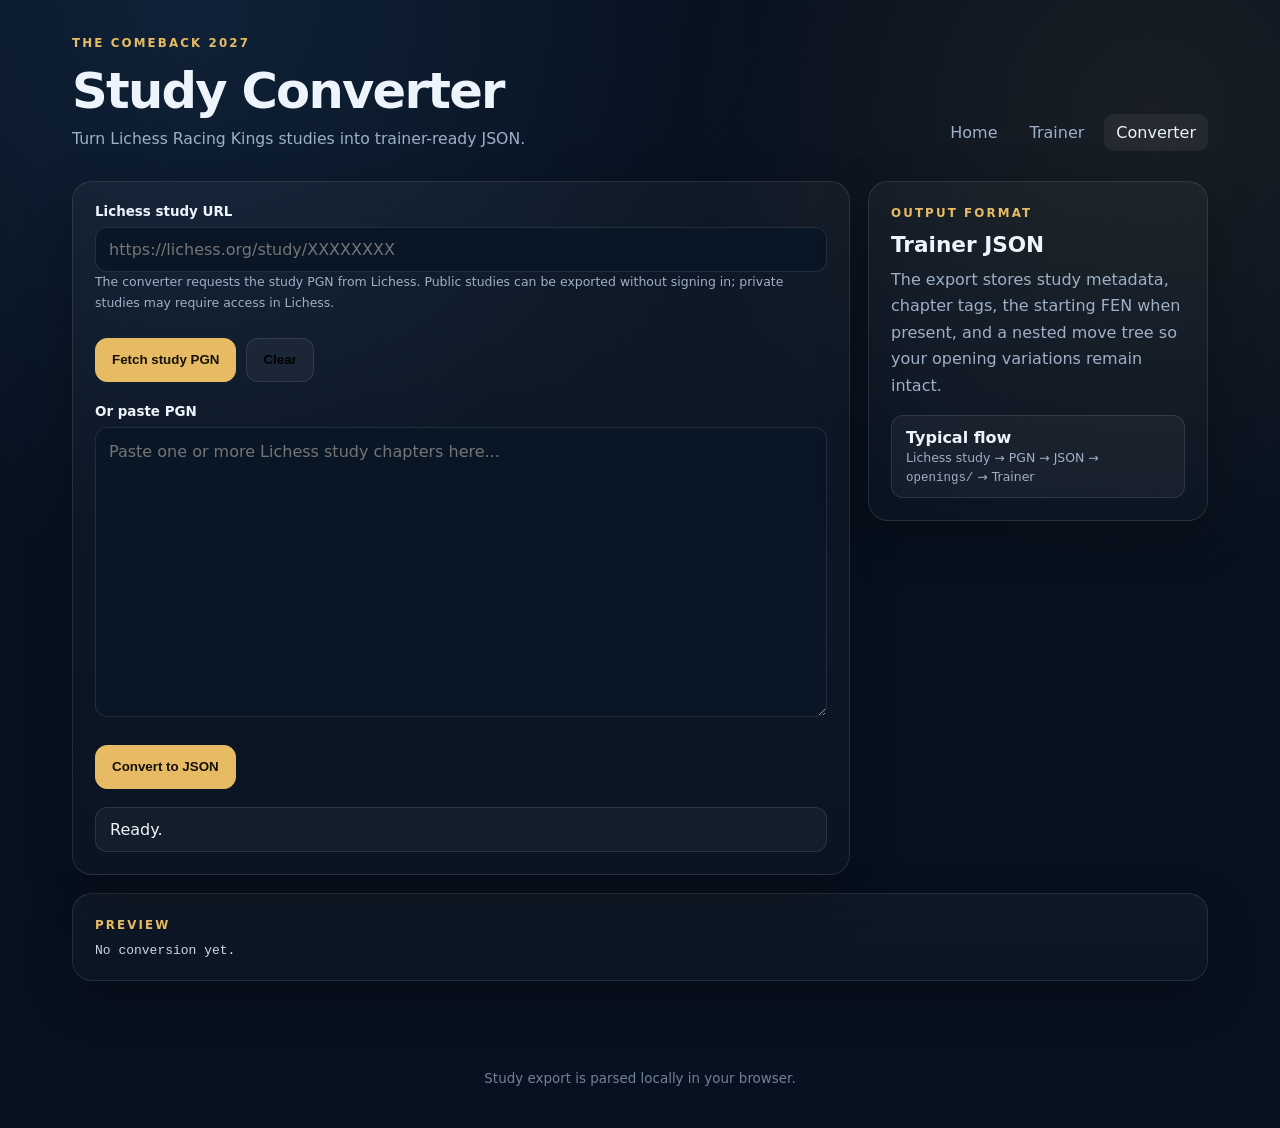
==== converter.html @ c80ff38f "Add Lichess study to JSON converter" ====
<!doctype html>
<html lang="en">
<head>
  <meta charset="utf-8">
  <meta name="viewport" content="width=device-width, initial-scale=1">
  <title>Study Converter — The Comeback 2027</title>
  <link rel="stylesheet" href="assets/style.css">
</head>
<body>
  <header class="site-header">
    <div><p class="eyebrow">THE COMEBACK 2027</p><h1>Study Converter</h1><p class="tagline">Turn Lichess Racing Kings studies into trainer-ready JSON.</p></div>
    <nav><a class="nav-link" href="index.html">Home</a><a class="nav-link" href="trainer.html">Trainer</a><a class="nav-link active" href="converter.html">Converter</a></nav>
  </header>
  <main class="container">
    <section class="tool-layout">
      <div class="card panel">
        <div class="field">
          <label for="study-url">Lichess study URL</label>
          <input id="study-url" placeholder="https://lichess.org/study/XXXXXXXX" autocomplete="off">
          <p class="small">The converter requests the study PGN from Lichess. Public studies can be exported without signing in; private studies may require access in Lichess.</p>
        </div>
        <div class="button-row">
          <button class="button primary" id="fetch-study">Fetch study PGN</button>
          <button class="button secondary" id="clear-all">Clear</button>
        </div>
        <div class="field" style="margin-top:22px">
          <label for="pgn-input">Or paste PGN</label>
          <textarea id="pgn-input" spellcheck="false" placeholder="Paste one or more Lichess study chapters here..."></textarea>
        </div>
        <div class="button-row">
          <button class="button primary" id="convert">Convert to JSON</button>
        </div>
        <div id="status" class="notice" style="margin-top:18px">Ready.</div>
      </div>

      <aside class="card panel">
        <p class="eyebrow">OUTPUT FORMAT</p>
        <h3>Trainer JSON</h3>
        <p>The export stores study metadata, chapter tags, the starting FEN when present, and a nested move tree so your opening variations remain intact.</p>
        <div class="notice"><strong>Typical flow</strong><br><span class="small">Lichess study → PGN → JSON → <code>openings/</code> → Trainer</span></div>
        <a class="button secondary download" id="download" style="display:none">Download JSON</a>
      </aside>
    </section>

    <section class="card panel" style="margin-top:18px">
      <p class="eyebrow">PREVIEW</p>
      <pre id="preview" style="margin:0;white-space:pre-wrap;overflow:auto;color:#cbd7e6">No conversion yet.</pre>
    </section>
  </main>
  <footer>Study export is parsed locally in your browser.</footer>

  <script type="module">
    const $ = id => document.getElementById(id);
    const status = $('status');
    let currentBlobUrl = null;

    function setStatus(message, kind = '') {
      status.className = `notice ${kind}`;
      status.textContent = message;
    }

    function parseTags(text) {
      const tags = {};
      for (const match of text.matchAll(/^\s*\[([^\s]+)\s+"((?:\\.|[^"\\])*)"\]\s*$/gm)) {
        tags[match[1]] = match[2].replace(/\\"/g, '"').replace(/\\\\/g, '\\');
      }
      return tags;
    }

    function splitGames(pgn) {
      const starts = [...pgn.matchAll(/^\s*\[Event\s+/gmi)].map(m => m.index);
      if (!starts.length) return [pgn.trim()].filter(Boolean);
      return starts.map((start, i) => pgn.slice(start, starts[i + 1] ?? pgn.length).trim()).filter(Boolean);
    }

    function movetextOf(gameText) {
      return gameText.replace(/^\s*\[[^\n]*\]\s*$/gm, '').trim();
    }

    function tokenizeMovetext(text) {
      const tokens = [];
      let i = 0;
      while (i < text.length) {
        const ch = text[i];
        if (/\s/.test(ch)) { i++; continue; }
        if (ch === '{') {
          const end = text.indexOf('}', i + 1);
          const e = end === -1 ? text.length : end;
          tokens.push({ type: 'comment', value: text.slice(i + 1, e).trim() });
          i = e + (end === -1 ? 0 : 1);
          continue;
        }
        if (ch === ';') {
          const end = text.indexOf('\n', i + 1);
          const e = end === -1 ? text.length : end;
          tokens.push({ type: 'comment', value: text.slice(i + 1, e).trim() });
          i = e;
          continue;
        }
        if (ch === '(' || ch === ')') { tokens.push({ type: ch }); i++; continue; }
        if (ch === '$') {
          const m = text.slice(i).match(/^\$\d+/);
          if (m) { tokens.push({ type: 'nag', value: m[0] }); i += m[0].length; continue; }
        }
        let j = i;
        while (j < text.length && !/[\s(){};$]/.test(text[j])) j++;
        const word = text.slice(i, j);
        if (/^(?:\d+\.{1,3}|\.\.\.)$/.test(word)) { i = j; continue; }
        if (/^\d+\.(?:\.\.)?[A-Za-z]/.test(word)) {
          const match = word.match(/^\d+\.(?:\.\.)?(.*)$/);
          if (match?.[1]) tokens.push({ type: 'move', value: match[1] });
        } else if (/^(?:1-0|0-1|1\/2-1\/2|\*)$/.test(word)) {
          tokens.push({ type: 'result', value: word });
        } else {
          tokens.push({ type: 'move', value: word });
        }
        i = j;
      }
      return tokens;
    }

    function parseTree(movetext) {
      const root = { children: [], comments: [] };
      let current = root;
      const stack = [];
      for (const token of tokenizeMovetext(movetext)) {
        if (token.type === '(') {
          stack.push(current);
          current = current.parent || root;
          continue;
        }
        if (token.type === ')') {
          current = stack.pop() || root;
          continue;
        }
        if (token.type === 'comment') {
          current.comments = current.comments || [];
          current.comments.push(token.value);
          continue;
        }
        if (token.type === 'move') {
          const node = { san: token.value, comments: [], children: [] };
          node.parent = current;
          current.children.push(node);
          current = node;
        }
      }
      const clean = node => ({
        san: node.san,
        comments: node.comments || [],
        children: (node.children || []).map(clean)
      });
      return (root.children || []).map(clean);
    }

    function convertPgn(pgn) {
      const games = splitGames(pgn);
      if (!games.length) throw new Error('No PGN was found.');
      const chapters = games.map((gameText, index) => {
        const tags = parseTags(gameText);
        const variant = String(tags.Variant || tags.variant || '').toLowerCase();
        if (variant && !variant.includes('racing')) throw new Error(`Chapter ${index + 1} is not Racing Kings (Variant: ${tags.Variant}).`);
        return {
          id: tags.ChapterId || tags.ChapterID || `chapter-${index + 1}`,
          name: tags.ChapterName || tags.Title || `Chapter ${index + 1}`,
          tags,
          startingFen: tags.FEN || null,
          orientation: tags.Orientation || null,
          moves: parseTree(movetextOf(gameText))
        };
      });
      return {
        schemaVersion: 1,
        app: 'The Comeback 2027',
        variant: 'racingKings',
        convertedAt: new Date().toISOString(),
        source: 'Lichess study PGN',
        chapters
      };
    }

    $('fetch-study').addEventListener('click', async () => {
      const url = $('study-url').value.trim();
      const match = url.match(/lichess\.org\/study\/([A-Za-z0-9]{6,16})/i);
      if (!match) { setStatus('Enter a valid Lichess study URL.', 'bad'); return; }
      try {
        setStatus('Fetching the study PGN…');
        const endpoint = `https://lichess.org/study/${match[1]}.pgn?comments=true&variations=true&clocks=true`;
        const response = await fetch(endpoint, { headers: { Accept: 'application/x-chess-pgn' } });
        if (!response.ok) throw new Error(`Lichess returned HTTP ${response.status}.`);
        const pgn = await response.text();
        if (!pgn.trim()) throw new Error('The study returned an empty PGN.');
        $('pgn-input').value = pgn;
        setStatus('Study PGN fetched. Review it, then convert to JSON.', 'good');
      } catch (error) {
        setStatus(`Could not fetch the study: ${error.message} You can paste the PGN manually instead.`, 'bad');
      }
    });

    $('convert').addEventListener('click', () => {
      try {
        const pgn = $('pgn-input').value.trim();
        if (!pgn) throw new Error('Paste or fetch a PGN first.');
        const data = convertPgn(pgn);
        const json = JSON.stringify(data, null, 2);
        $('preview').textContent = json;
        if (currentBlobUrl) URL.revokeObjectURL(currentBlobUrl);
        currentBlobUrl = URL.createObjectURL(new Blob([json], { type: 'application/json' }));
        const download = $('download');
        download.href = currentBlobUrl;
        download.download = `${data.chapters[0]?.name?.replace(/[^a-z0-9]+/gi, '-').replace(/^-|-$/g, '').toLowerCase() || 'racing-kings-opening'}.json`;
        download.style.display = 'inline-flex';
        setStatus(`Converted ${data.chapters.length} chapter${data.chapters.length === 1 ? '' : 's'} successfully.`, 'good');
      } catch (error) {
        setStatus(error.message, 'bad');
      }
    });

    $('clear-all').addEventListener('click', () => {
      $('study-url').value = '';
      $('pgn-input').value = '';
      $('preview').textContent = 'No conversion yet.';
      $('download').style.display = 'none';
      setStatus('Ready.');
    });
  </script>
</body>
</html>
---- assets/style.css ----
:root {
  --bg: #07111f;
  --panel: #0d1b2f;
  --panel-2: #10243b;
  --border: rgba(255,255,255,.10);
  --text: #eef4fb;
  --muted: #9db0c7;
  --gold: #e7bb63;
  --green: #5ee6a8;
  --red: #ff7183;
  --shadow: 0 18px 50px rgba(0,0,0,.28);
}
* { box-sizing: border-box; }
html { scroll-behavior: smooth; }
body {
  margin: 0;
  min-height: 100vh;
  color: var(--text);
  background:
    radial-gradient(circle at 15% 0%, rgba(46,94,143,.22), transparent 36%),
    radial-gradient(circle at 90% 10%, rgba(231,187,99,.08), transparent 30%),
    var(--bg);
  font-family: Inter, ui-sans-serif, system-ui, -apple-system, BlinkMacSystemFont, "Segoe UI", sans-serif;
}
a { color: inherit; text-decoration: none; }
.site-header {
  max-width: 1180px;
  margin: 0 auto;
  padding: 34px 22px 18px;
  display: flex;
  justify-content: space-between;
  gap: 24px;
  align-items: flex-end;
}
h1, h2, h3, p { margin-top: 0; }
h1 { margin-bottom: 6px; font-size: clamp(2rem, 4vw, 3.1rem); letter-spacing: -.035em; }
h2 { margin-bottom: 14px; font-size: clamp(2rem, 4vw, 3.4rem); line-height: 1.04; letter-spacing: -.04em; }
h3 { margin-bottom: 10px; font-size: 1.35rem; }
p { color: var(--muted); line-height: 1.65; }
.tagline { margin: 0; font-size: .98rem; }
.eyebrow { margin-bottom: 8px; color: var(--gold); font-size: .74rem; font-weight: 800; letter-spacing: .18em; }
nav { display: flex; flex-wrap: wrap; gap: 8px; }
.nav-link { padding: 9px 12px; border-radius: 10px; color: var(--muted); }
.nav-link:hover, .nav-link.active { background: rgba(255,255,255,.06); color: var(--text); }
.container { max-width: 1180px; margin: 0 auto; padding: 12px 22px 60px; }
.card { background: linear-gradient(180deg, rgba(255,255,255,.035), rgba(255,255,255,.015)); border: 1px solid var(--border); border-radius: 20px; box-shadow: var(--shadow); }
.hero { min-height: 390px; padding: clamp(28px,5vw,56px); display: grid; grid-template-columns: 1fr 220px; align-items: center; gap: 38px; }
.badge { display: inline-flex; margin-bottom: 20px; padding: 7px 10px; border: 1px solid rgba(231,187,99,.3); border-radius: 999px; color: var(--gold); background: rgba(231,187,99,.06); font-size: .72rem; font-weight: 800; letter-spacing: .12em; }
.hero p { max-width: 690px; font-size: 1.06rem; }
.hero-stat { min-height: 180px; display: grid; place-content: center; text-align: center; border-radius: 18px; background: linear-gradient(145deg, rgba(231,187,99,.16), rgba(231,187,99,.035)); border: 1px solid rgba(231,187,99,.18); }
.hero-stat strong { display: block; font-size: 4.4rem; line-height: 1; letter-spacing: -.06em; color: var(--gold); }
.hero-stat span { margin-top: 10px; color: var(--muted); font-size: .84rem; }
.button-row { display: flex; flex-wrap: wrap; gap: 10px; margin-top: 24px; }
.button { display: inline-flex; align-items: center; justify-content: center; min-height: 44px; padding: 0 16px; border-radius: 12px; border: 1px solid var(--border); font-weight: 750; cursor: pointer; }
.button.primary { background: var(--gold); border-color: var(--gold); color: #15110a; }
.button.secondary { background: rgba(255,255,255,.045); }
.button:hover { transform: translateY(-1px); }
.grid.two { display: grid; grid-template-columns: repeat(2, minmax(0,1fr)); gap: 16px; margin-top: 16px; }
.grid .card, .roadmap { padding: 26px; }
.text-link { color: var(--gold); font-weight: 750; }
.roadmap { margin-top: 16px; }
footer { padding: 30px 22px 42px; text-align: center; color: #6f839a; font-size: .84rem; }

/* Converter / trainer */
.tool-layout { display: grid; grid-template-columns: minmax(0, 1fr) 340px; gap: 18px; align-items: start; }
.panel { padding: 22px; }
.field { margin-bottom: 16px; }
label { display: block; margin-bottom: 8px; color: var(--text); font-size: .84rem; font-weight: 700; }
input, textarea, select {
  width: 100%; border: 1px solid var(--border); border-radius: 12px; padding: 12px 13px; color: var(--text); background: #091626; outline: none; font: inherit;
}
textarea { min-height: 290px; resize: vertical; line-height: 1.45; }
input:focus, textarea:focus, select:focus { border-color: rgba(231,187,99,.55); box-shadow: 0 0 0 3px rgba(231,187,99,.08); }
.small { font-size: .78rem; color: var(--muted); }
.notice { padding: 12px 14px; border-radius: 12px; background: rgba(255,255,255,.045); border: 1px solid var(--border); }
.notice.good { border-color: rgba(94,230,168,.28); }
.notice.bad { border-color: rgba(255,113,131,.28); }
.download { display: inline-flex; margin-top: 10px; }
.training-header { display:flex; justify-content:space-between; align-items:end; gap:16px; margin-bottom:16px; }
.stats { display:grid; grid-template-columns:repeat(4,minmax(0,1fr)); gap:10px; margin-bottom:16px; }
.stat { padding:14px; border:1px solid var(--border); border-radius:14px; background: rgba(255,255,255,.03); }
.stat strong { display:block; font-size:1.25rem; }
.stat span { display:block; margin-top:3px; color:var(--muted); font-size:.75rem; }
.board-wrap { display:grid; grid-template-columns:minmax(0,620px) minmax(0,1fr); gap:18px; align-items:start; }
.board {
  width:min(100%,620px); aspect-ratio:1; display:grid; grid-template-columns:repeat(8,1fr); border-radius:16px; overflow:hidden; border:3px solid rgba(255,255,255,.08); box-shadow:var(--shadow); user-select:none;
}
.square { position:relative; display:grid; place-items:center; cursor:pointer; font-size:clamp(28px,6vw,52px); }
.square.light { background:#d9c6a0; }
.square.dark { background:#7a6245; }
.square.selected { outline:4px solid var(--gold); outline-offset:-4px; }
.square.target::after { content:""; width:22%; height:22%; border-radius:50%; background:rgba(20,20,20,.28); }
.piece { pointer-events:none; line-height:1; font-family:"Segoe UI Symbol","Noto Sans Symbols 2",serif; filter:drop-shadow(0 2px 1px rgba(0,0,0,.4)); }
.piece.white { color:#f7f2e9; }
.piece.black { color:#17202a; }
.coords { position:absolute; font-size:10px; font-weight:800; opacity:.72; pointer-events:none; }
.coords.rank { top:3px; left:4px; }
.coords.file { right:4px; bottom:3px; }
.board-side .card { margin-bottom:12px; }
.line { max-height:370px; overflow:auto; font-variant-numeric:tabular-nums; }
.move-row { padding:9px 0; border-bottom:1px solid rgba(255,255,255,.06); }
.move-row.current { color:var(--gold); font-weight:800; }
.progress { height:9px; overflow:hidden; border-radius:999px; background:rgba(255,255,255,.06); }
.progress > div { height:100%; width:0; background:var(--gold); transition:width .2s ease; }
@media (max-width: 860px) {
  .site-header { align-items:flex-start; flex-direction:column; }
  .hero { grid-template-columns:1fr; }
  .hero-stat { width:180px; min-height:150px; }
  .tool-layout, .board-wrap { grid-template-columns:1fr; }
  .board { margin-inline:auto; }
}
@media (max-width: 600px) {
  .grid.two, .stats { grid-template-columns:1fr; }
  .container, .site-header { padding-inline:14px; }
  .panel { padding:16px; }
  .hero { padding:26px 20px; }
  nav { width:100%; }
  .nav-link { flex:1; text-align:center; }
}
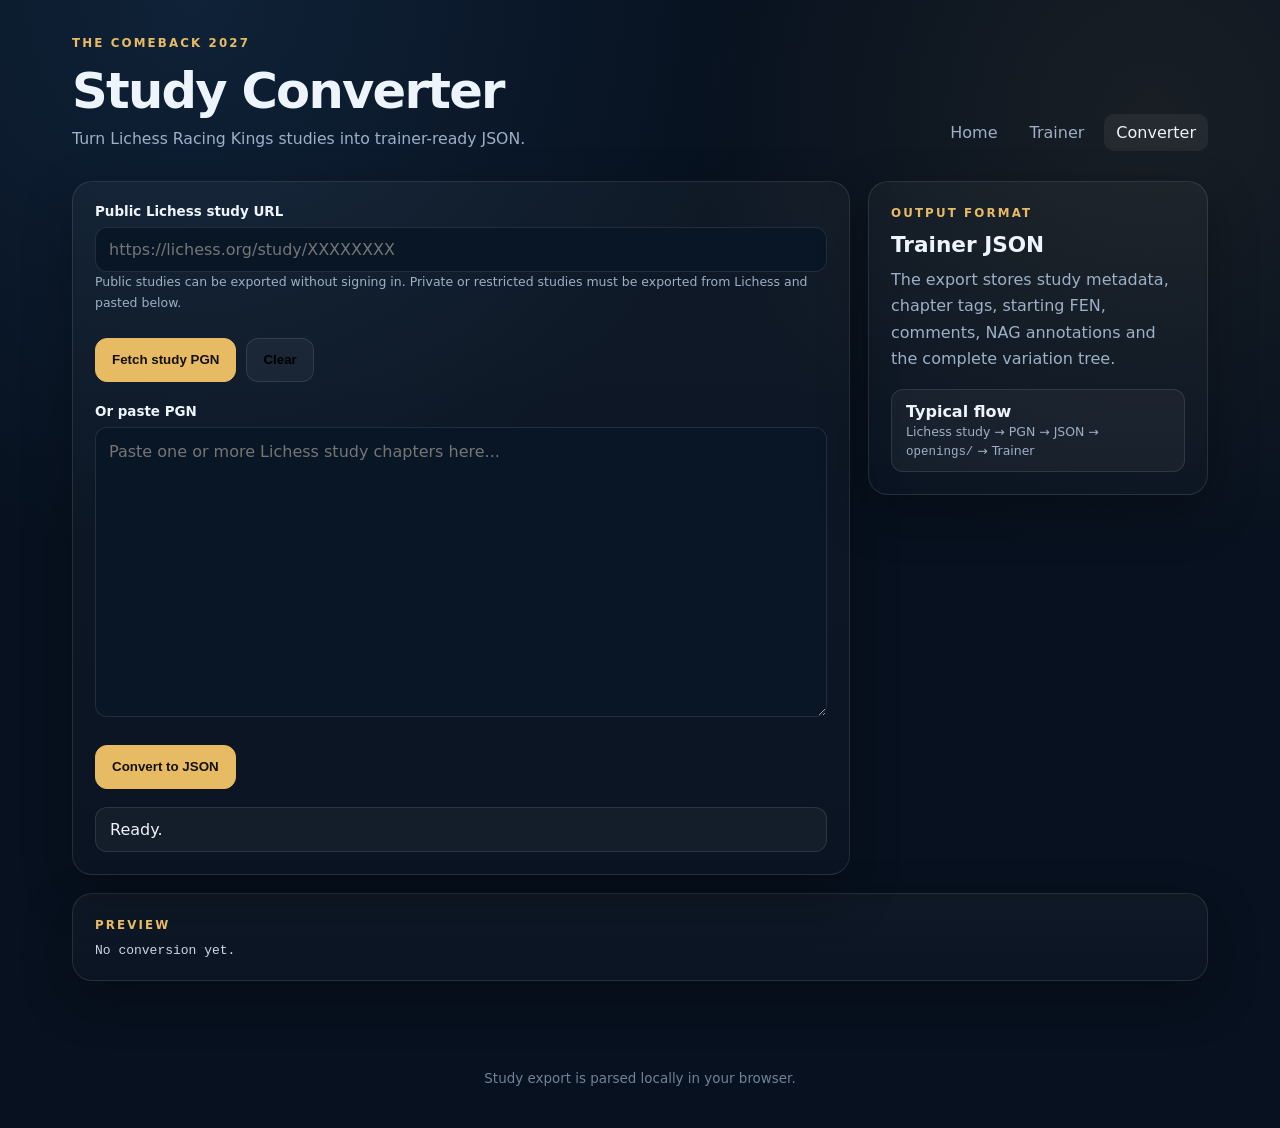
==== commit c2922d0b: "Harden PGN converter and preserve annotations" ====
--- a/converter.html
+++ b/converter.html
@@ -3,40 +3,42 @@
 <head>
   <meta charset="utf-8">
   <meta name="viewport" content="width=device-width, initial-scale=1">
+  <meta name="description" content="Convert Racing Kings Lichess studies and PGN into trainer-ready JSON.">
   <title>Study Converter — The Comeback 2027</title>
   <link rel="stylesheet" href="assets/style.css">
 </head>
 <body>
   <header class="site-header">
     <div><p class="eyebrow">THE COMEBACK 2027</p><h1>Study Converter</h1><p class="tagline">Turn Lichess Racing Kings studies into trainer-ready JSON.</p></div>
-    <nav><a class="nav-link" href="index.html">Home</a><a class="nav-link" href="trainer.html">Trainer</a><a class="nav-link active" href="converter.html">Converter</a></nav>
+    <nav aria-label="Primary navigation"><a class="nav-link" href="index.html">Home</a><a class="nav-link" href="trainer.html">Trainer</a><a class="nav-link active" href="converter.html" aria-current="page">Converter</a></nav>
   </header>
+
   <main class="container">
     <section class="tool-layout">
       <div class="card panel">
         <div class="field">
-          <label for="study-url">Lichess study URL</label>
-          <input id="study-url" placeholder="https://lichess.org/study/XXXXXXXX" autocomplete="off">
-          <p class="small">The converter requests the study PGN from Lichess. Public studies can be exported without signing in; private studies may require access in Lichess.</p>
+          <label for="study-url">Public Lichess study URL</label>
+          <input id="study-url" inputmode="url" placeholder="https://lichess.org/study/XXXXXXXX" autocomplete="off">
+          <p class="small">Public studies can be exported without signing in. Private or restricted studies must be exported from Lichess and pasted below.</p>
         </div>
         <div class="button-row">
-          <button class="button primary" id="fetch-study">Fetch study PGN</button>
-          <button class="button secondary" id="clear-all">Clear</button>
+          <button class="button primary" id="fetch-study" type="button">Fetch study PGN</button>
+          <button class="button secondary" id="clear-all" type="button">Clear</button>
         </div>
         <div class="field" style="margin-top:22px">
           <label for="pgn-input">Or paste PGN</label>
           <textarea id="pgn-input" spellcheck="false" placeholder="Paste one or more Lichess study chapters here..."></textarea>
         </div>
         <div class="button-row">
-          <button class="button primary" id="convert">Convert to JSON</button>
-        </div>
-        <div id="status" class="notice" style="margin-top:18px">Ready.</div>
+          <button class="button primary" id="convert" type="button">Convert to JSON</button>
+        </div>
+        <div id="status" class="notice" style="margin-top:18px" role="status">Ready.</div>
       </div>
 
       <aside class="card panel">
         <p class="eyebrow">OUTPUT FORMAT</p>
         <h3>Trainer JSON</h3>
-        <p>The export stores study metadata, chapter tags, the starting FEN when present, and a nested move tree so your opening variations remain intact.</p>
+        <p>The export stores study metadata, chapter tags, starting FEN, comments, NAG annotations and the complete variation tree.</p>
         <div class="notice"><strong>Typical flow</strong><br><span class="small">Lichess study → PGN → JSON → <code>openings/</code> → Trainer</span></div>
         <a class="button secondary download" id="download" style="display:none">Download JSON</a>
       </aside>
@@ -49,7 +51,7 @@
   </main>
   <footer>Study export is parsed locally in your browser.</footer>
 
-  <script type="module">
+  <script>
     const $ = id => document.getElementById(id);
     const status = $('status');
     let currentBlobUrl = null;
@@ -59,22 +61,40 @@
       status.textContent = message;
     }
 
+    function unescapeTagValue(value) {
+      return value.replace(/\\"/g, '"').replace(/\\\\/g, '\\');
+    }
+
     function parseTags(text) {
       const tags = {};
       for (const match of text.matchAll(/^\s*\[([^\s]+)\s+"((?:\\.|[^"\\])*)"\]\s*$/gm)) {
-        tags[match[1]] = match[2].replace(/\\"/g, '"').replace(/\\\\/g, '\\');
+        tags[match[1]] = unescapeTagValue(match[2]);
       }
       return tags;
     }
 
     function splitGames(pgn) {
-      const starts = [...pgn.matchAll(/^\s*\[Event\s+/gmi)].map(m => m.index);
-      if (!starts.length) return [pgn.trim()].filter(Boolean);
-      return starts.map((start, i) => pgn.slice(start, starts[i + 1] ?? pgn.length).trim()).filter(Boolean);
-    }
-
-    function movetextOf(gameText) {
-      return gameText.replace(/^\s*\[[^\n]*\]\s*$/gm, '').trim();
+      const text = pgn.replace(/^\uFEFF/, '').replace(/\r\n?/g, '\n').trim();
+      if (!text) return [];
+      const starts = [];
+      const lines = text.split('\n');
+      let offset = 0;
+      let sawMovetext = false;
+      for (const line of lines) {
+        if (/^\s*\[[^\s\]]+\s+"/.test(line)) {
+          if (sawMovetext) starts.push(offset);
+        } else if (line.trim() && !/^\s*[%#]/.test(line) && !/^\s*\[/.test(line)) {
+          sawMovetext = true;
+        }
+        offset += line.length + 1;
+      }
+      if (!starts.length) return [text];
+      const boundaries = [0, ...starts];
+      return boundaries.map((start, i) => text.slice(start, boundaries[i + 1] ?? text.length).trim()).filter(Boolean);
+    }
+
+    function stripHeaderLines(text) {
+      return text.replace(/^\s*\[[^\n]*\]\s*$/gm, '').replace(/^\s*%.*$/gm, '').trim();
     }
 
     function tokenizeMovetext(text) {
@@ -85,9 +105,9 @@
         if (/\s/.test(ch)) { i++; continue; }
         if (ch === '{') {
           const end = text.indexOf('}', i + 1);
-          const e = end === -1 ? text.length : end;
-          tokens.push({ type: 'comment', value: text.slice(i + 1, e).trim() });
-          i = e + (end === -1 ? 0 : 1);
+          if (end === -1) throw new Error('Unclosed PGN comment.');
+          tokens.push({ type: 'comment', value: text.slice(i + 1, end).trim() });
+          i = end + 1;
           continue;
         }
         if (ch === ';') {
@@ -100,54 +120,84 @@
         if (ch === '(' || ch === ')') { tokens.push({ type: ch }); i++; continue; }
         if (ch === '$') {
           const m = text.slice(i).match(/^\$\d+/);
-          if (m) { tokens.push({ type: 'nag', value: m[0] }); i += m[0].length; continue; }
+          if (m) { tokens.push({ type: 'nag', value: Number(m[0].slice(1)) }); i += m[0].length; continue; }
         }
         let j = i;
         while (j < text.length && !/[\s(){};$]/.test(text[j])) j++;
         const word = text.slice(i, j);
         if (/^(?:\d+\.{1,3}|\.\.\.)$/.test(word)) { i = j; continue; }
-        if (/^\d+\.(?:\.\.)?[A-Za-z]/.test(word)) {
+        if (/^\d+\.(?:\.\.)?[^\d]/.test(word)) {
           const match = word.match(/^\d+\.(?:\.\.)?(.*)$/);
-          if (match?.[1]) tokens.push({ type: 'move', value: match[1] });
-        } else if (/^(?:1-0|0-1|1\/2-1\/2|\*)$/.test(word)) {
-          tokens.push({ type: 'result', value: word });
+          if (match?.[1]) tokens.push(classifyWord(match[1]));
         } else {
-          tokens.push({ type: 'move', value: word });
+          tokens.push(classifyWord(word));
         }
         i = j;
       }
       return tokens;
     }
 
+    function classifyWord(word) {
+      if (/^(?:1-0|0-1|1\/2-1\/2|\*)$/.test(word)) return { type: 'result', value: word };
+      return { type: 'move', value: word };
+    }
+
+    function normalizeSan(raw) {
+      let san = String(raw).trim();
+      const suffixes = [];
+      san = san.replace(/(\!\!|\?\?|\!\?|\?\!|\!|\?)+$/g, match => { suffixes.push(...match.match(/!!|\?\?|!\?|\?!|!|\?/g)); return ''; });
+      const checkMarker = san.endsWith('+') ? '+' : san.endsWith('#') ? '#' : '';
+      return { san, glyphs: suffixes, checkMarker };
+    }
+
     function parseTree(movetext) {
-      const root = { children: [], comments: [] };
+      const root = { children: [], comments: [], parent: null };
       let current = root;
       const stack = [];
+      let pendingNags = [];
       for (const token of tokenizeMovetext(movetext)) {
         if (token.type === '(') {
-          stack.push(current);
-          current = current.parent || root;
+          const branchPoint = current.parent || root;
+          stack.push({ returnTo: current, branchPoint });
+          current = branchPoint;
           continue;
         }
         if (token.type === ')') {
-          current = stack.pop() || root;
+          current = stack.pop()?.returnTo || root;
           continue;
         }
         if (token.type === 'comment') {
           current.comments = current.comments || [];
-          current.comments.push(token.value);
-          continue;
-        }
+          if (token.value) current.comments.push(token.value);
+          continue;
+        }
+        if (token.type === 'nag') {
+          pendingNags.push(token.value);
+          continue;
+        }
+        if (token.type === 'result') continue;
         if (token.type === 'move') {
-          const node = { san: token.value, comments: [], children: [] };
-          node.parent = current;
+          const normalized = normalizeSan(token.value);
+          const node = {
+            san: normalized.san,
+            comments: [],
+            nags: [...pendingNags],
+            glyphs: normalized.glyphs,
+            children: [],
+            parent: current
+          };
+          pendingNags = [];
           current.children.push(node);
           current = node;
         }
       }
+      if (stack.length) throw new Error('Unclosed PGN variation.');
+
       const clean = node => ({
         san: node.san,
         comments: node.comments || [],
+        nags: node.nags || [],
+        glyphs: node.glyphs || [],
         children: (node.children || []).map(clean)
       });
       return (root.children || []).map(clean);
@@ -158,15 +208,17 @@
       if (!games.length) throw new Error('No PGN was found.');
       const chapters = games.map((gameText, index) => {
         const tags = parseTags(gameText);
-        const variant = String(tags.Variant || tags.variant || '').toLowerCase();
-        if (variant && !variant.includes('racing')) throw new Error(`Chapter ${index + 1} is not Racing Kings (Variant: ${tags.Variant}).`);
+        const variantValue = String(tags.Variant || tags.variant || '').trim();
+        if (variantValue && !/racing\s*kings/i.test(variantValue)) {
+          throw new Error(`Chapter ${index + 1} is not Racing Kings (Variant: ${variantValue}).`);
+        }
         return {
           id: tags.ChapterId || tags.ChapterID || `chapter-${index + 1}`,
-          name: tags.ChapterName || tags.Title || `Chapter ${index + 1}`,
+          name: tags.ChapterName || tags.Title || tags.Event || `Chapter ${index + 1}`,
           tags,
           startingFen: tags.FEN || null,
           orientation: tags.Orientation || null,
-          moves: parseTree(movetextOf(gameText))
+          moves: parseTree(stripHeaderLines(gameText))
         };
       });
       return {
@@ -181,8 +233,8 @@
 
     $('fetch-study').addEventListener('click', async () => {
       const url = $('study-url').value.trim();
-      const match = url.match(/lichess\.org\/study\/([A-Za-z0-9]{6,16})/i);
-      if (!match) { setStatus('Enter a valid Lichess study URL.', 'bad'); return; }
+      const match = url.match(/(?:https?:\/\/)?(?:www\.)?lichess\.org\/study\/([A-Za-z0-9]{6,16})(?:[/?#].*)?$/i);
+      if (!match) { setStatus('Enter a valid public Lichess study URL.', 'bad'); return; }
       try {
         setStatus('Fetching the study PGN…');
         const endpoint = `https://lichess.org/study/${match[1]}.pgn?comments=true&variations=true&clocks=true`;
@@ -193,7 +245,7 @@
         $('pgn-input').value = pgn;
         setStatus('Study PGN fetched. Review it, then convert to JSON.', 'good');
       } catch (error) {
-        setStatus(`Could not fetch the study: ${error.message} You can paste the PGN manually instead.`, 'bad');
+        setStatus(`Could not fetch the study: ${error.message} You can paste the exported PGN manually instead.`, 'bad');
       }
     });
 
@@ -208,11 +260,12 @@
         currentBlobUrl = URL.createObjectURL(new Blob([json], { type: 'application/json' }));
         const download = $('download');
         download.href = currentBlobUrl;
-        download.download = `${data.chapters[0]?.name?.replace(/[^a-z0-9]+/gi, '-').replace(/^-|-$/g, '').toLowerCase() || 'racing-kings-opening'}.json`;
+        const base = data.chapters[0]?.name?.replace(/[^a-z0-9]+/gi, '-').replace(/^-|-$/g, '').toLowerCase();
+        download.download = `${base || 'racing-kings-opening'}.json`;
         download.style.display = 'inline-flex';
         setStatus(`Converted ${data.chapters.length} chapter${data.chapters.length === 1 ? '' : 's'} successfully.`, 'good');
       } catch (error) {
-        setStatus(error.message, 'bad');
+        setStatus(error.message || String(error), 'bad');
       }
     });
 
@@ -220,9 +273,13 @@
       $('study-url').value = '';
       $('pgn-input').value = '';
       $('preview').textContent = 'No conversion yet.';
+      if (currentBlobUrl) URL.revokeObjectURL(currentBlobUrl);
+      currentBlobUrl = null;
       $('download').style.display = 'none';
       setStatus('Ready.');
     });
+
+    window.addEventListener('beforeunload', () => { if (currentBlobUrl) URL.revokeObjectURL(currentBlobUrl); });
   </script>
 </body>
 </html>
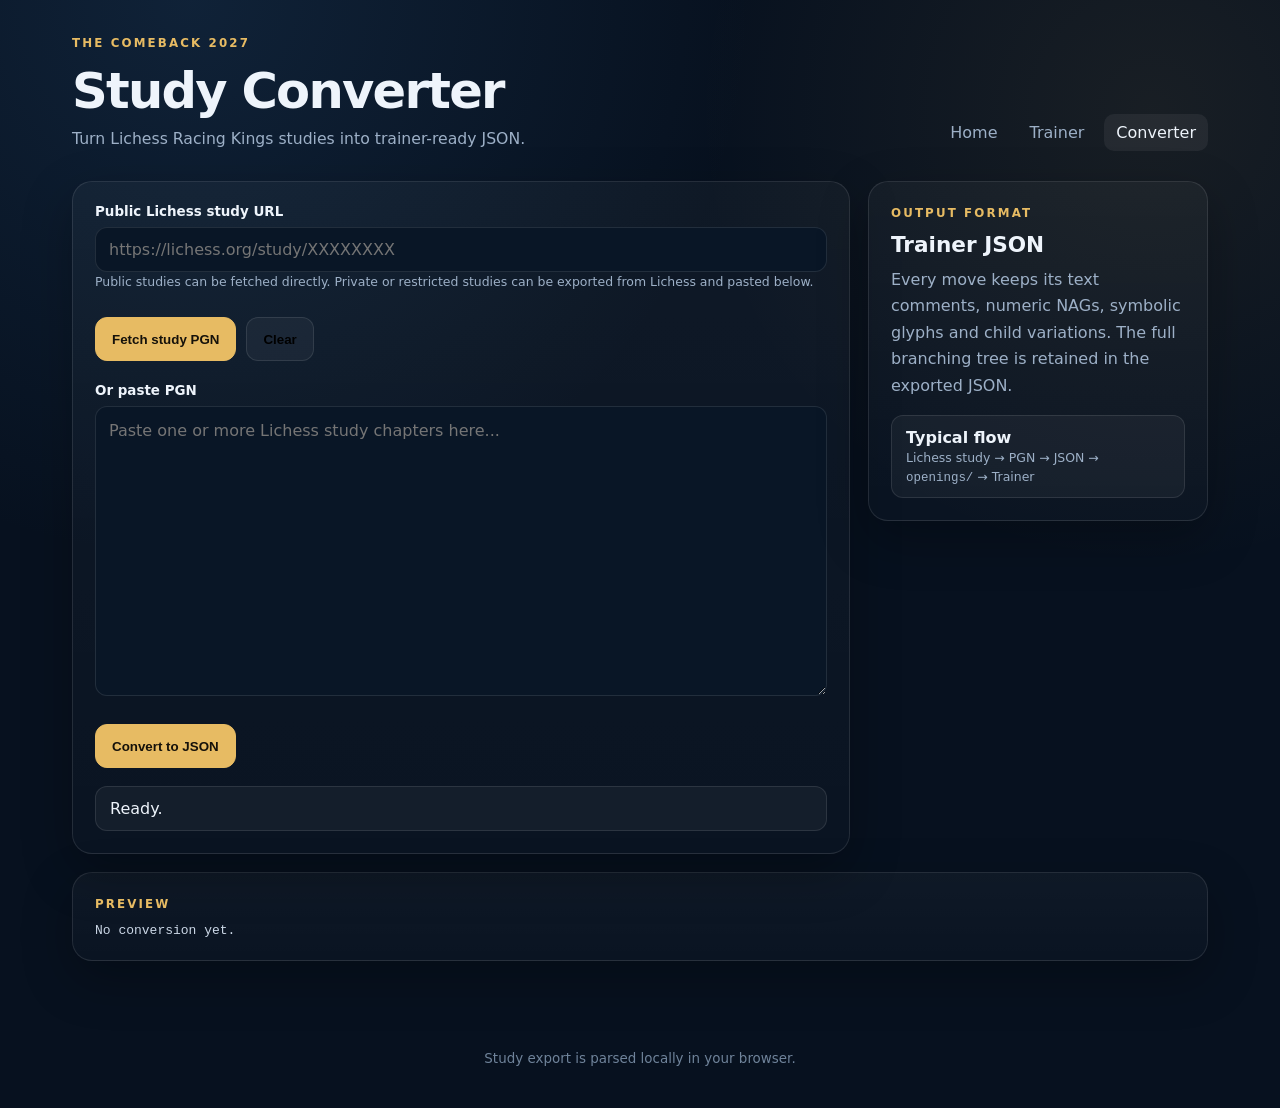
==== commit fd99141c: "Preserve study annotations and add scalable opening progress" ====
--- a/converter.html
+++ b/converter.html
@@ -19,7 +19,7 @@
         <div class="field">
           <label for="study-url">Public Lichess study URL</label>
           <input id="study-url" inputmode="url" placeholder="https://lichess.org/study/XXXXXXXX" autocomplete="off">
-          <p class="small">Public studies can be exported without signing in. Private or restricted studies must be exported from Lichess and pasted below.</p>
+          <p class="small">Public studies can be fetched directly. Private or restricted studies can be exported from Lichess and pasted below.</p>
         </div>
         <div class="button-row">
           <button class="button primary" id="fetch-study" type="button">Fetch study PGN</button>
@@ -38,7 +38,7 @@
       <aside class="card panel">
         <p class="eyebrow">OUTPUT FORMAT</p>
         <h3>Trainer JSON</h3>
-        <p>The export stores study metadata, chapter tags, starting FEN, comments, NAG annotations and the complete variation tree.</p>
+        <p>Every move keeps its text comments, numeric NAGs, symbolic glyphs and child variations. The full branching tree is retained in the exported JSON.</p>
         <div class="notice"><strong>Typical flow</strong><br><span class="small">Lichess study → PGN → JSON → <code>openings/</code> → Trainer</span></div>
         <a class="button secondary download" id="download" style="display:none">Download JSON</a>
       </aside>
@@ -76,25 +76,31 @@
     function splitGames(pgn) {
       const text = pgn.replace(/^\uFEFF/, '').replace(/\r\n?/g, '\n').trim();
       if (!text) return [];
-      const starts = [];
       const lines = text.split('\n');
+      const boundaries = [0];
       let offset = 0;
       let sawMovetext = false;
       for (const line of lines) {
         if (/^\s*\[[^\s\]]+\s+"/.test(line)) {
-          if (sawMovetext) starts.push(offset);
+          if (sawMovetext) boundaries.push(offset);
         } else if (line.trim() && !/^\s*[%#]/.test(line) && !/^\s*\[/.test(line)) {
           sawMovetext = true;
         }
         offset += line.length + 1;
       }
-      if (!starts.length) return [text];
-      const boundaries = [0, ...starts];
       return boundaries.map((start, i) => text.slice(start, boundaries[i + 1] ?? text.length).trim()).filter(Boolean);
     }
 
     function stripHeaderLines(text) {
-      return text.replace(/^\s*\[[^\n]*\]\s*$/gm, '').replace(/^\s*%.*$/gm, '').trim();
+      return text
+        .replace(/^\s*\[[^\n]*\]\s*$/gm, '')
+        .replace(/^\s*%.*$/gm, '')
+        .trim();
+    }
+
+    function classifyWord(word) {
+      if (/^(?:1-0|0-1|1\/2-1\/2|\*)$/.test(word)) return { type: 'result', value: word };
+      return { type: 'move', value: word };
     }
 
     function tokenizeMovetext(text) {
@@ -120,45 +126,47 @@
         if (ch === '(' || ch === ')') { tokens.push({ type: ch }); i++; continue; }
         if (ch === '$') {
           const m = text.slice(i).match(/^\$\d+/);
-          if (m) { tokens.push({ type: 'nag', value: Number(m[0].slice(1)) }); i += m[0].length; continue; }
+          if (m) {
+            tokens.push({ type: 'nag', value: Number(m[0].slice(1)) });
+            i += m[0].length;
+            continue;
+          }
         }
         let j = i;
         while (j < text.length && !/[\s(){};$]/.test(text[j])) j++;
         const word = text.slice(i, j);
-        if (/^(?:\d+\.{1,3}|\.\.\.)$/.test(word)) { i = j; continue; }
-        if (/^\d+\.(?:\.\.)?[^\d]/.test(word)) {
-          const match = word.match(/^\d+\.(?:\.\.)?(.*)$/);
-          if (match?.[1]) tokens.push(classifyWord(match[1]));
-        } else {
-          tokens.push(classifyWord(word));
-        }
+        if (/^\d+\.(?:\.\.)?$/.test(word) || /^\.\.\.$/.test(word)) {
+          i = j;
+          continue;
+        }
+        const attachedMoveNumber = word.match(/^\d+\.(?:\.\.)?(.*)$/);
+        if (attachedMoveNumber && attachedMoveNumber[1]) tokens.push(classifyWord(attachedMoveNumber[1]));
+        else tokens.push(classifyWord(word));
         i = j;
       }
       return tokens;
-    }
-
-    function classifyWord(word) {
-      if (/^(?:1-0|0-1|1\/2-1\/2|\*)$/.test(word)) return { type: 'result', value: word };
-      return { type: 'move', value: word };
     }
 
     function normalizeSan(raw) {
       let san = String(raw).trim();
-      const suffixes = [];
-      san = san.replace(/(\!\!|\?\?|\!\?|\?\!|\!|\?)+$/g, match => { suffixes.push(...match.match(/!!|\?\?|!\?|\?!|!|\?/g)); return ''; });
-      const checkMarker = san.endsWith('+') ? '+' : san.endsWith('#') ? '#' : '';
-      return { san, glyphs: suffixes, checkMarker };
+      const glyphs = [];
+      san = san.replace(/(!!|\?\?|!\?|\?!|!|\?)+$/g, match => {
+        glyphs.push(...(match.match(/!!|\?\?|!\?|\?!|!|\?/g) || []));
+        return '';
+      });
+      return { san, glyphs };
     }
 
     function parseTree(movetext) {
-      const root = { children: [], comments: [], parent: null };
+      const root = { children: [], comments: [] };
       let current = root;
       const stack = [];
       let pendingNags = [];
+
       for (const token of tokenizeMovetext(movetext)) {
         if (token.type === '(') {
-          const branchPoint = current.parent || root;
-          stack.push({ returnTo: current, branchPoint });
+          const branchPoint = current === root ? root : (current.parent || root);
+          stack.push({ returnTo: current });
           current = branchPoint;
           continue;
         }
@@ -167,7 +175,7 @@
           continue;
         }
         if (token.type === 'comment') {
-          current.comments = current.comments || [];
+          current.comments ||= [];
           if (token.value) current.comments.push(token.value);
           continue;
         }
@@ -191,36 +199,43 @@
           current = node;
         }
       }
+
       if (stack.length) throw new Error('Unclosed PGN variation.');
 
-      const clean = node => ({
-        san: node.san,
-        comments: node.comments || [],
-        nags: node.nags || [],
-        glyphs: node.glyphs || [],
-        children: (node.children || []).map(clean)
-      });
-      return (root.children || []).map(clean);
+      function clean(node) {
+        return {
+          san: node.san,
+          comments: Array.isArray(node.comments) ? [...node.comments] : [],
+          nags: Array.isArray(node.nags) ? [...node.nags] : [],
+          glyphs: Array.isArray(node.glyphs) ? [...node.glyphs] : [],
+          children: Array.isArray(node.children) ? node.children.map(clean) : []
+        };
+      }
+      return root.children.map(clean);
     }
 
     function convertPgn(pgn) {
       const games = splitGames(pgn);
       if (!games.length) throw new Error('No PGN was found.');
+
       const chapters = games.map((gameText, index) => {
         const tags = parseTags(gameText);
         const variantValue = String(tags.Variant || tags.variant || '').trim();
         if (variantValue && !/racing\s*kings/i.test(variantValue)) {
           throw new Error(`Chapter ${index + 1} is not Racing Kings (Variant: ${variantValue}).`);
         }
+        const moves = parseTree(stripHeaderLines(gameText));
+        if (!moves.length) throw new Error(`Chapter ${index + 1} contains no moves.`);
         return {
           id: tags.ChapterId || tags.ChapterID || `chapter-${index + 1}`,
           name: tags.ChapterName || tags.Title || tags.Event || `Chapter ${index + 1}`,
           tags,
           startingFen: tags.FEN || null,
           orientation: tags.Orientation || null,
-          moves: parseTree(stripHeaderLines(gameText))
+          moves
         };
       });
+
       return {
         schemaVersion: 1,
         app: 'The Comeback 2027',
@@ -237,7 +252,7 @@
       if (!match) { setStatus('Enter a valid public Lichess study URL.', 'bad'); return; }
       try {
         setStatus('Fetching the study PGN…');
-        const endpoint = `https://lichess.org/study/${match[1]}.pgn?comments=true&variations=true&clocks=true`;
+        const endpoint = `https://lichess.org/study/${match[1]}.pgn?comments=true&variations=true&clocks=true`; 
         const response = await fetch(endpoint, { headers: { Accept: 'application/x-chess-pgn' } });
         if (!response.ok) throw new Error(`Lichess returned HTTP ${response.status}.`);
         const pgn = await response.text();
@@ -263,11 +278,22 @@
         const base = data.chapters[0]?.name?.replace(/[^a-z0-9]+/gi, '-').replace(/^-|-$/g, '').toLowerCase();
         download.download = `${base || 'racing-kings-opening'}.json`;
         download.style.display = 'inline-flex';
-        setStatus(`Converted ${data.chapters.length} chapter${data.chapters.length === 1 ? '' : 's'} successfully.`, 'good');
+        const lineCount = data.chapters.reduce((sum, chapter) => sum + countLines(chapter.moves), 0);
+        setStatus(`Converted ${data.chapters.length} chapter${data.chapters.length === 1 ? '' : 's'} and preserved ${lineCount} complete repertoire line${lineCount === 1 ? '' : 's'}.`, 'good');
       } catch (error) {
         setStatus(error.message || String(error), 'bad');
       }
     });
+
+    function countLines(nodes) {
+      let count = 0;
+      const walk = list => (list || []).forEach(node => {
+        if (!node.children?.length) count++;
+        else walk(node.children);
+      });
+      walk(nodes);
+      return count;
+    }
 
     $('clear-all').addEventListener('click', () => {
       $('study-url').value = '';
--- a/assets/style.css
+++ b/assets/style.css
@@ -23,6 +23,11 @@
   font-family: Inter, ui-sans-serif, system-ui, -apple-system, BlinkMacSystemFont, "Segoe UI", sans-serif;
 }
 a { color: inherit; text-decoration: none; }
+button, input, textarea, select { -webkit-tap-highlight-color: transparent; }
+button:focus-visible, a:focus-visible, input:focus-visible, textarea:focus-visible, select:focus-visible {
+  outline: 3px solid rgba(231,187,99,.55);
+  outline-offset: 2px;
+}
 .site-header {
   max-width: 1180px;
   margin: 0 auto;
@@ -55,6 +60,7 @@
 .button.primary { background: var(--gold); border-color: var(--gold); color: #15110a; }
 .button.secondary { background: rgba(255,255,255,.045); }
 .button:hover { transform: translateY(-1px); }
+.button:disabled { opacity: .48; cursor: not-allowed; transform: none; }
 .grid.two { display: grid; grid-template-columns: repeat(2, minmax(0,1fr)); gap: 16px; margin-top: 16px; }
 .grid .card, .roadmap { padding: 26px; }
 .text-link { color: var(--gold); font-weight: 750; }
@@ -73,6 +79,7 @@
 input:focus, textarea:focus, select:focus { border-color: rgba(231,187,99,.55); box-shadow: 0 0 0 3px rgba(231,187,99,.08); }
 .small { font-size: .78rem; color: var(--muted); }
 .notice { padding: 12px 14px; border-radius: 12px; background: rgba(255,255,255,.045); border: 1px solid var(--border); }
+.notice.compact { min-height: 45px; display: flex; align-items: center; }
 .notice.good { border-color: rgba(94,230,168,.28); }
 .notice.bad { border-color: rgba(255,113,131,.28); }
 .download { display: inline-flex; margin-top: 10px; }
@@ -85,9 +92,10 @@
 .board {
   width:min(100%,620px); aspect-ratio:1; display:grid; grid-template-columns:repeat(8,1fr); border-radius:16px; overflow:hidden; border:3px solid rgba(255,255,255,.08); box-shadow:var(--shadow); user-select:none;
 }
-.square { position:relative; display:grid; place-items:center; cursor:pointer; font-size:clamp(28px,6vw,52px); }
+.square { position:relative; display:grid; place-items:center; cursor:pointer; font-size:clamp(28px,6vw,52px); border:0; padding:0; }
 .square.light { background:#d9c6a0; }
 .square.dark { background:#7a6245; }
+.square:hover { filter: brightness(1.04); }
 .square.selected { outline:4px solid var(--gold); outline-offset:-4px; }
 .square.target::after { content:""; width:22%; height:22%; border-radius:50%; background:rgba(20,20,20,.28); }
 .piece { pointer-events:none; line-height:1; font-family:"Segoe UI Symbol","Noto Sans Symbols 2",serif; filter:drop-shadow(0 2px 1px rgba(0,0,0,.4)); }
@@ -102,12 +110,47 @@
 .move-row.current { color:var(--gold); font-weight:800; }
 .progress { height:9px; overflow:hidden; border-radius:999px; background:rgba(255,255,255,.06); }
 .progress > div { height:100%; width:0; background:var(--gold); transition:width .2s ease; }
+.visually-hidden { position:absolute; width:1px; height:1px; padding:0; margin:-1px; overflow:hidden; clip:rect(0,0,0,0); white-space:nowrap; border:0; }
+.promotion-modal { position:fixed; inset:0; z-index:1000; display:grid; place-items:center; padding:20px; background:rgba(3,9,17,.72); backdrop-filter:blur(6px); }
+.promotion-modal[hidden] { display:none; }
+.promotion-card { width:min(100%,420px); padding:24px; border:1px solid var(--border); border-radius:20px; background:var(--panel); box-shadow:var(--shadow); }
+.promotion-buttons { display:grid; grid-template-columns:repeat(2,minmax(0,1fr)); gap:10px; margin:18px 0 12px; }
+.promotion-choice { min-height:52px; font-size:.95rem; }
+
+/* Opening journey */
+.roadmap-panel { overflow:hidden; }
+.roadmap-heading { display:flex; align-items:center; justify-content:space-between; gap:20px; }
+.roadmap-heading h3 { margin-bottom:4px; }
+.roadmap-heading p { margin-bottom:0; max-width:760px; }
+.roadmap-total { min-width:72px; text-align:right; font-size:1.8rem; font-weight:850; color:var(--gold); }
+.roadmap-track { height:10px; margin:18px 0 20px; overflow:hidden; border-radius:999px; background:rgba(255,255,255,.07); }
+.roadmap-track > div { height:100%; width:0; border-radius:inherit; background:var(--gold); transition:width .3s ease; }
+.opening-roadmap { display:flex; gap:12px; overflow-x:auto; overflow-y:hidden; padding:2px 2px 10px; scroll-snap-type:x proximity; }
+.opening-roadmap::-webkit-scrollbar { height:8px; }
+.opening-roadmap::-webkit-scrollbar-thumb { background:rgba(255,255,255,.12); border-radius:999px; }
+.opening-lesson { flex:0 0 230px; min-height:142px; position:relative; display:grid; grid-template-columns:auto 1fr auto; grid-template-rows:auto auto auto; gap:5px 9px; padding:15px; border:1px solid var(--border); border-radius:16px; background:rgba(255,255,255,.025); color:var(--text); text-align:left; cursor:pointer; scroll-snap-align:start; transition:transform .18s ease, border-color .18s ease, background .18s ease; }
+.opening-lesson:hover { transform:translateY(-2px); border-color:rgba(231,187,99,.34); background:rgba(231,187,99,.045); }
+.opening-lesson.selected { border-color:rgba(231,187,99,.52); box-shadow:inset 0 0 0 1px rgba(231,187,99,.12); }
+.opening-lesson.complete { border-color:rgba(94,230,168,.35); }
+.lesson-number { width:28px; height:28px; display:grid; place-items:center; border-radius:50%; background:rgba(231,187,99,.12); color:var(--gold); font-size:.78rem; font-weight:850; }
+.opening-lesson.complete .lesson-number { background:rgba(94,230,168,.12); color:var(--green); }
+.lesson-name { align-self:center; font-size:.9rem; font-weight:800; line-height:1.25; overflow:hidden; text-overflow:ellipsis; display:-webkit-box; -webkit-line-clamp:2; -webkit-box-orient:vertical; }
+.lesson-percent { align-self:center; color:var(--gold); font-size:.82rem; font-weight:850; }
+.lesson-count { grid-column:1/-1; color:var(--muted); font-size:.74rem; }
+.lesson-progress { grid-column:1/-1; height:7px; overflow:hidden; margin-top:4px; border-radius:999px; background:rgba(255,255,255,.07); }
+.lesson-progress > span { display:block; height:100%; width:0; border-radius:inherit; background:var(--gold); transition:width .25s ease; }
+.opening-lesson.complete .lesson-progress > span { background:var(--green); }
+
 @media (max-width: 860px) {
   .site-header { align-items:flex-start; flex-direction:column; }
   .hero { grid-template-columns:1fr; }
   .hero-stat { width:180px; min-height:150px; }
   .tool-layout, .board-wrap { grid-template-columns:1fr; }
   .board { margin-inline:auto; }
+  .training-header { align-items:flex-start; flex-direction:column; }
+  .training-header > div:last-child { width:100%; }
+  .roadmap-heading { align-items:flex-start; }
+  .roadmap-total { min-width:auto; }
 }
 @media (max-width: 600px) {
   .grid.two, .stats { grid-template-columns:1fr; }
@@ -116,4 +159,6 @@
   .hero { padding:26px 20px; }
   nav { width:100%; }
   .nav-link { flex:1; text-align:center; }
+  .promotion-buttons { grid-template-columns:1fr; }
+  .opening-lesson { flex-basis:205px; }
 }
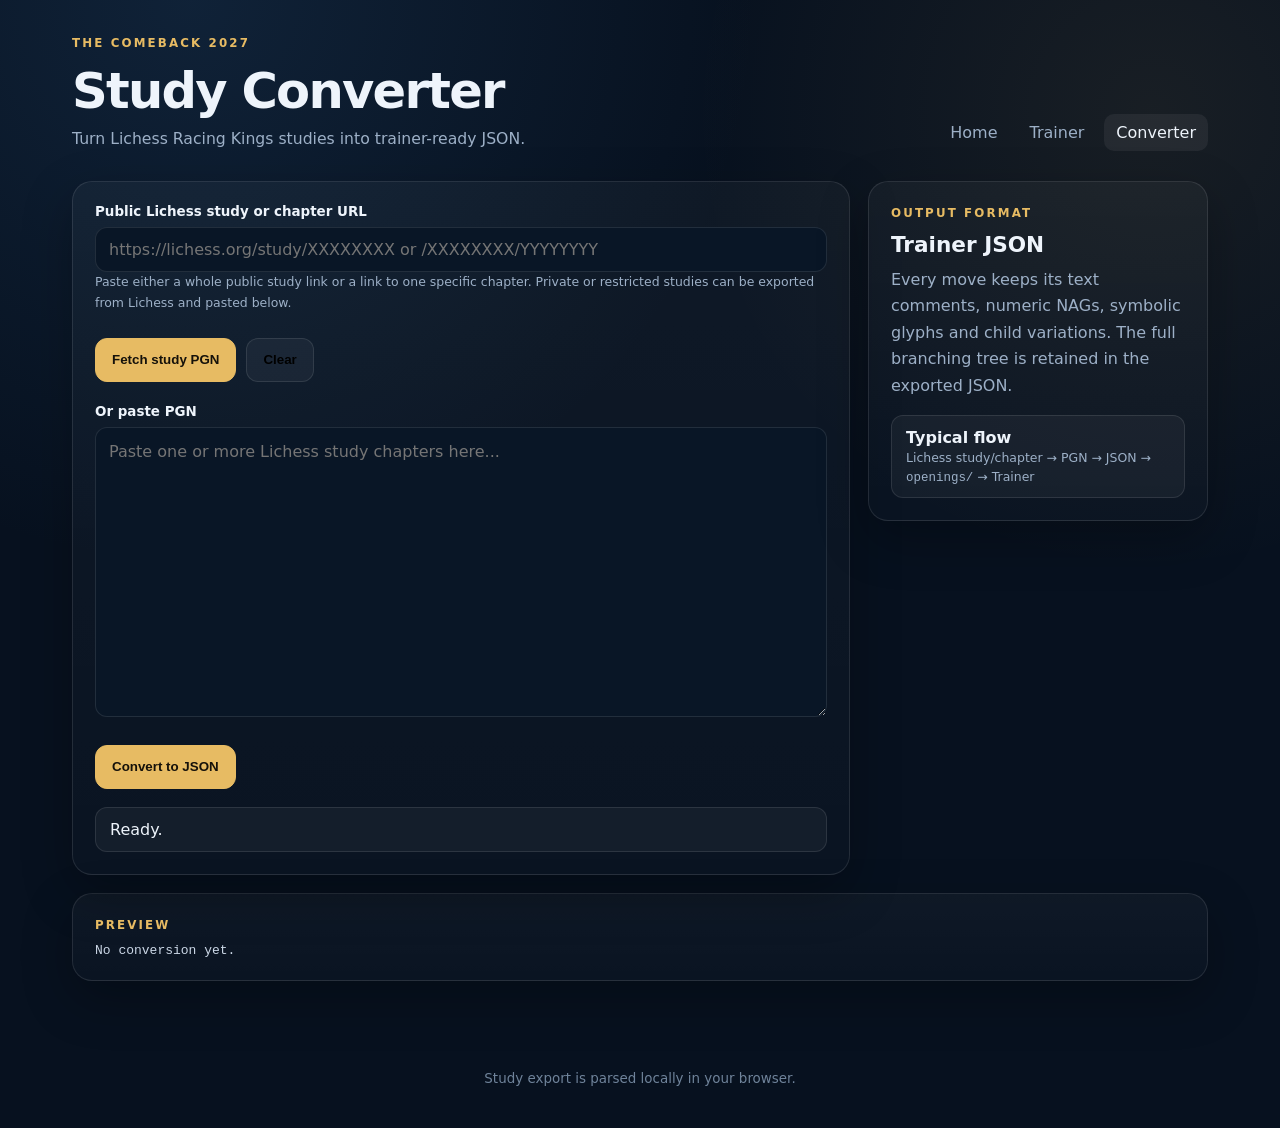
==== commit 3ac93955: "Support direct Lichess study chapter URLs" ====
--- a/converter.html
+++ b/converter.html
@@ -17,9 +17,9 @@
     <section class="tool-layout">
       <div class="card panel">
         <div class="field">
-          <label for="study-url">Public Lichess study URL</label>
-          <input id="study-url" inputmode="url" placeholder="https://lichess.org/study/XXXXXXXX" autocomplete="off">
-          <p class="small">Public studies can be fetched directly. Private or restricted studies can be exported from Lichess and pasted below.</p>
+          <label for="study-url">Public Lichess study or chapter URL</label>
+          <input id="study-url" inputmode="url" placeholder="https://lichess.org/study/XXXXXXXX or /XXXXXXXX/YYYYYYYY" autocomplete="off">
+          <p class="small">Paste either a whole public study link or a link to one specific chapter. Private or restricted studies can be exported from Lichess and pasted below.</p>
         </div>
         <div class="button-row">
           <button class="button primary" id="fetch-study" type="button">Fetch study PGN</button>
@@ -39,7 +39,7 @@
         <p class="eyebrow">OUTPUT FORMAT</p>
         <h3>Trainer JSON</h3>
         <p>Every move keeps its text comments, numeric NAGs, symbolic glyphs and child variations. The full branching tree is retained in the exported JSON.</p>
-        <div class="notice"><strong>Typical flow</strong><br><span class="small">Lichess study → PGN → JSON → <code>openings/</code> → Trainer</span></div>
+        <div class="notice"><strong>Typical flow</strong><br><span class="small">Lichess study/chapter → PGN → JSON → <code>openings/</code> → Trainer</span></div>
         <a class="button secondary download" id="download" style="display:none">Download JSON</a>
       </aside>
     </section>
@@ -248,19 +248,23 @@
 
     $('fetch-study').addEventListener('click', async () => {
       const url = $('study-url').value.trim();
-      const match = url.match(/(?:https?:\/\/)?(?:www\.)?lichess\.org\/study\/([A-Za-z0-9]{6,16})(?:[/?#].*)?$/i);
-      if (!match) { setStatus('Enter a valid public Lichess study URL.', 'bad'); return; }
+      const match = url.match(/(?:https?:\/\/)?(?:www\.)?lichess\.org\/study\/([A-Za-z0-9]{6,16})(?:\/([A-Za-z0-9]{6,16}))?(?:[/?#].*)?$/i);
+      if (!match) { setStatus('Enter a valid public Lichess study or chapter URL.', 'bad'); return; }
+      const studyId = match[1];
+      const chapterId = match[2] || null;
       try {
-        setStatus('Fetching the study PGN…');
-        const endpoint = `https://lichess.org/study/${match[1]}.pgn?comments=true&variations=true&clocks=true`; 
+        setStatus(chapterId ? 'Fetching the selected study chapter PGN…' : 'Fetching the study PGN…');
+        const endpoint = chapterId
+          ? `https://lichess.org/api/study/${studyId}/${chapterId}.pgn?comments=true&variations=true&clocks=true`
+          : `https://lichess.org/study/${studyId}.pgn?comments=true&variations=true&clocks=true`;
         const response = await fetch(endpoint, { headers: { Accept: 'application/x-chess-pgn' } });
         if (!response.ok) throw new Error(`Lichess returned HTTP ${response.status}.`);
         const pgn = await response.text();
         if (!pgn.trim()) throw new Error('The study returned an empty PGN.');
         $('pgn-input').value = pgn;
-        setStatus('Study PGN fetched. Review it, then convert to JSON.', 'good');
+        setStatus(chapterId ? 'Chapter PGN fetched. Review it, then convert to JSON.' : 'Study PGN fetched. Review it, then convert to JSON.', 'good');
       } catch (error) {
-        setStatus(`Could not fetch the study: ${error.message} You can paste the exported PGN manually instead.`, 'bad');
+        setStatus(`Could not fetch the study${chapterId ? ' chapter' : ''}: ${error.message} You can paste the exported PGN manually instead.`, 'bad');
       }
     });
 
--- a/assets/style.css
+++ b/assets/style.css
@@ -12,31 +12,11 @@
 }
 * { box-sizing: border-box; }
 html { scroll-behavior: smooth; }
-body {
-  margin: 0;
-  min-height: 100vh;
-  color: var(--text);
-  background:
-    radial-gradient(circle at 15% 0%, rgba(46,94,143,.22), transparent 36%),
-    radial-gradient(circle at 90% 10%, rgba(231,187,99,.08), transparent 30%),
-    var(--bg);
-  font-family: Inter, ui-sans-serif, system-ui, -apple-system, BlinkMacSystemFont, "Segoe UI", sans-serif;
-}
+body { margin: 0; min-height: 100vh; color: var(--text); background: radial-gradient(circle at 15% 0%, rgba(46,94,143,.22), transparent 36%), radial-gradient(circle at 90% 10%, rgba(231,187,99,.08), transparent 30%), var(--bg); font-family: Inter, ui-sans-serif, system-ui, -apple-system, BlinkMacSystemFont, "Segoe UI", sans-serif; }
 a { color: inherit; text-decoration: none; }
 button, input, textarea, select { -webkit-tap-highlight-color: transparent; }
-button:focus-visible, a:focus-visible, input:focus-visible, textarea:focus-visible, select:focus-visible {
-  outline: 3px solid rgba(231,187,99,.55);
-  outline-offset: 2px;
-}
-.site-header {
-  max-width: 1180px;
-  margin: 0 auto;
-  padding: 34px 22px 18px;
-  display: flex;
-  justify-content: space-between;
-  gap: 24px;
-  align-items: flex-end;
-}
+button:focus-visible, a:focus-visible, input:focus-visible, textarea:focus-visible, select:focus-visible { outline: 3px solid rgba(231,187,99,.55); outline-offset: 2px; }
+.site-header { max-width: 1180px; margin: 0 auto; padding: 34px 22px 18px; display: flex; justify-content: space-between; gap: 24px; align-items: flex-end; }
 h1, h2, h3, p { margin-top: 0; }
 h1 { margin-bottom: 6px; font-size: clamp(2rem, 4vw, 3.1rem); letter-spacing: -.035em; }
 h2 { margin-bottom: 14px; font-size: clamp(2rem, 4vw, 3.4rem); line-height: 1.04; letter-spacing: -.04em; }
@@ -66,15 +46,11 @@
 .text-link { color: var(--gold); font-weight: 750; }
 .roadmap { margin-top: 16px; }
 footer { padding: 30px 22px 42px; text-align: center; color: #6f839a; font-size: .84rem; }
-
-/* Converter / trainer */
 .tool-layout { display: grid; grid-template-columns: minmax(0, 1fr) 340px; gap: 18px; align-items: start; }
 .panel { padding: 22px; }
 .field { margin-bottom: 16px; }
 label { display: block; margin-bottom: 8px; color: var(--text); font-size: .84rem; font-weight: 700; }
-input, textarea, select {
-  width: 100%; border: 1px solid var(--border); border-radius: 12px; padding: 12px 13px; color: var(--text); background: #091626; outline: none; font: inherit;
-}
+input, textarea, select { width: 100%; border: 1px solid var(--border); border-radius: 12px; padding: 12px 13px; color: var(--text); background: #091626; outline: none; font: inherit; }
 textarea { min-height: 290px; resize: vertical; line-height: 1.45; }
 input:focus, textarea:focus, select:focus { border-color: rgba(231,187,99,.55); box-shadow: 0 0 0 3px rgba(231,187,99,.08); }
 .small { font-size: .78rem; color: var(--muted); }
@@ -89,9 +65,7 @@
 .stat strong { display:block; font-size:1.25rem; }
 .stat span { display:block; margin-top:3px; color:var(--muted); font-size:.75rem; }
 .board-wrap { display:grid; grid-template-columns:minmax(0,620px) minmax(0,1fr); gap:18px; align-items:start; }
-.board {
-  width:min(100%,620px); aspect-ratio:1; display:grid; grid-template-columns:repeat(8,1fr); border-radius:16px; overflow:hidden; border:3px solid rgba(255,255,255,.08); box-shadow:var(--shadow); user-select:none;
-}
+.board { width:min(100%,620px); aspect-ratio:1; display:grid; grid-template-columns:repeat(8,1fr); border-radius:16px; overflow:hidden; border:3px solid rgba(255,255,255,.08); box-shadow:var(--shadow); user-select:none; }
 .square { position:relative; display:grid; place-items:center; cursor:pointer; font-size:clamp(28px,6vw,52px); border:0; padding:0; }
 .square.light { background:#d9c6a0; }
 .square.dark { background:#7a6245; }
@@ -116,8 +90,6 @@
 .promotion-card { width:min(100%,420px); padding:24px; border:1px solid var(--border); border-radius:20px; background:var(--panel); box-shadow:var(--shadow); }
 .promotion-buttons { display:grid; grid-template-columns:repeat(2,minmax(0,1fr)); gap:10px; margin:18px 0 12px; }
 .promotion-choice { min-height:52px; font-size:.95rem; }
-
-/* Opening journey */
 .roadmap-panel { overflow:hidden; }
 .roadmap-heading { display:flex; align-items:center; justify-content:space-between; gap:20px; }
 .roadmap-heading h3 { margin-bottom:4px; }
@@ -141,12 +113,23 @@
 .lesson-progress > span { display:block; height:100%; width:0; border-radius:inherit; background:var(--gold); transition:width .25s ease; }
 .opening-lesson.complete .lesson-progress > span { background:var(--green); }
 
+/* Chessground replaces the homemade square/piece renderer on the trainer. */
+#board.board.cg-wrap { display:block; position:relative; width:min(100%,620px); aspect-ratio:1; overflow:hidden; border-radius:16px; border:3px solid rgba(255,255,255,.08); box-shadow:var(--shadow); user-select:none; touch-action:none; }
+#board.board.cg-wrap .cg-board { position:absolute; inset:0; width:100%; height:100%; }
+#board.board.cg-wrap .cg-wrap { width:100%; height:100%; }
+
+/* The trainer imports Chessground's brown theme for piece styling, but the
+   application board should match the site's cooler blue/navy visual system. */
+#board.board.cg-wrap cg-board square.white { background-color:#d7e2eb !important; }
+#board.board.cg-wrap cg-board square.black { background-color:#5f7890 !important; }
+#board.board.cg-wrap cg-board { background:#5f7890 !important; }
+
 @media (max-width: 860px) {
   .site-header { align-items:flex-start; flex-direction:column; }
   .hero { grid-template-columns:1fr; }
   .hero-stat { width:180px; min-height:150px; }
   .tool-layout, .board-wrap { grid-template-columns:1fr; }
-  .board { margin-inline:auto; }
+  #board.board.cg-wrap { margin-inline:auto; }
   .training-header { align-items:flex-start; flex-direction:column; }
   .training-header > div:last-child { width:100%; }
   .roadmap-heading { align-items:flex-start; }
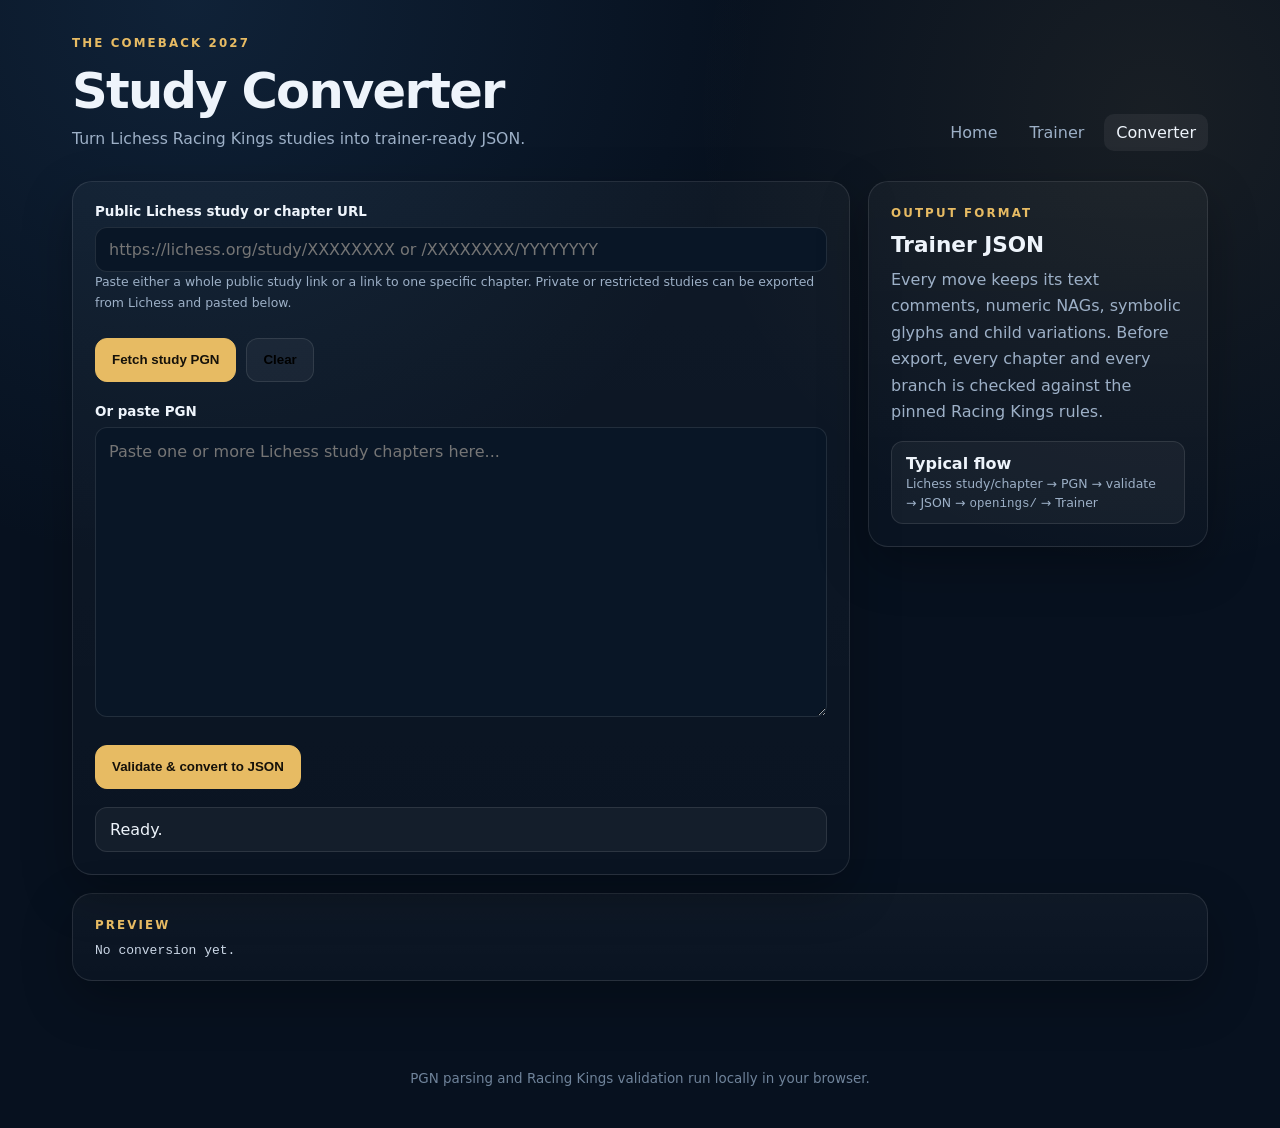
==== commit 433d7a5e: "Validate converted repertoire against Racing Kings rules" ====
--- a/converter.html
+++ b/converter.html
@@ -1,315 +1,315 @@
 <!doctype html>
 <html lang="en">
 <head>
-  <meta charset="utf-8">
-  <meta name="viewport" content="width=device-width, initial-scale=1">
-  <meta name="description" content="Convert Racing Kings Lichess studies and PGN into trainer-ready JSON.">
-  <title>Study Converter — The Comeback 2027</title>
-  <link rel="stylesheet" href="assets/style.css">
+<meta charset="utf-8">
+<meta name="viewport" content="width=device-width, initial-scale=1">
+<meta name="description" content="Convert Racing Kings Lichess studies and PGN into trainer-ready JSON.">
+<title>Study Converter — The Comeback 2027</title>
+<link rel="stylesheet" href="assets/style.css">
 </head>
 <body>
-  <header class="site-header">
-    <div><p class="eyebrow">THE COMEBACK 2027</p><h1>Study Converter</h1><p class="tagline">Turn Lichess Racing Kings studies into trainer-ready JSON.</p></div>
-    <nav aria-label="Primary navigation"><a class="nav-link" href="index.html">Home</a><a class="nav-link" href="trainer.html">Trainer</a><a class="nav-link active" href="converter.html" aria-current="page">Converter</a></nav>
-  </header>
-
-  <main class="container">
-    <section class="tool-layout">
-      <div class="card panel">
-        <div class="field">
-          <label for="study-url">Public Lichess study or chapter URL</label>
-          <input id="study-url" inputmode="url" placeholder="https://lichess.org/study/XXXXXXXX or /XXXXXXXX/YYYYYYYY" autocomplete="off">
-          <p class="small">Paste either a whole public study link or a link to one specific chapter. Private or restricted studies can be exported from Lichess and pasted below.</p>
-        </div>
-        <div class="button-row">
-          <button class="button primary" id="fetch-study" type="button">Fetch study PGN</button>
-          <button class="button secondary" id="clear-all" type="button">Clear</button>
-        </div>
-        <div class="field" style="margin-top:22px">
-          <label for="pgn-input">Or paste PGN</label>
-          <textarea id="pgn-input" spellcheck="false" placeholder="Paste one or more Lichess study chapters here..."></textarea>
-        </div>
-        <div class="button-row">
-          <button class="button primary" id="convert" type="button">Convert to JSON</button>
-        </div>
-        <div id="status" class="notice" style="margin-top:18px" role="status">Ready.</div>
+<header class="site-header">
+  <div><p class="eyebrow">THE COMEBACK 2027</p><h1>Study Converter</h1><p class="tagline">Turn Lichess Racing Kings studies into trainer-ready JSON.</p></div>
+  <nav aria-label="Primary navigation"><a class="nav-link" href="index.html">Home</a><a class="nav-link" href="trainer.html">Trainer</a><a class="nav-link active" href="converter.html" aria-current="page">Converter</a></nav>
+</header>
+
+<main class="container">
+  <section class="tool-layout">
+    <div class="card panel">
+      <div class="field">
+        <label for="study-url">Public Lichess study or chapter URL</label>
+        <input id="study-url" inputmode="url" placeholder="https://lichess.org/study/XXXXXXXX or /XXXXXXXX/YYYYYYYY" autocomplete="off">
+        <p class="small">Paste either a whole public study link or a link to one specific chapter. Private or restricted studies can be exported from Lichess and pasted below.</p>
       </div>
-
-      <aside class="card panel">
-        <p class="eyebrow">OUTPUT FORMAT</p>
-        <h3>Trainer JSON</h3>
-        <p>Every move keeps its text comments, numeric NAGs, symbolic glyphs and child variations. The full branching tree is retained in the exported JSON.</p>
-        <div class="notice"><strong>Typical flow</strong><br><span class="small">Lichess study/chapter → PGN → JSON → <code>openings/</code> → Trainer</span></div>
-        <a class="button secondary download" id="download" style="display:none">Download JSON</a>
-      </aside>
-    </section>
-
-    <section class="card panel" style="margin-top:18px">
-      <p class="eyebrow">PREVIEW</p>
-      <pre id="preview" style="margin:0;white-space:pre-wrap;overflow:auto;color:#cbd7e6">No conversion yet.</pre>
-    </section>
-  </main>
-  <footer>Study export is parsed locally in your browser.</footer>
-
-  <script>
-    const $ = id => document.getElementById(id);
-    const status = $('status');
-    let currentBlobUrl = null;
-
-    function setStatus(message, kind = '') {
-      status.className = `notice ${kind}`;
-      status.textContent = message;
-    }
-
-    function unescapeTagValue(value) {
-      return value.replace(/\\"/g, '"').replace(/\\\\/g, '\\');
-    }
-
-    function parseTags(text) {
-      const tags = {};
-      for (const match of text.matchAll(/^\s*\[([^\s]+)\s+"((?:\\.|[^"\\])*)"\]\s*$/gm)) {
-        tags[match[1]] = unescapeTagValue(match[2]);
+      <div class="button-row">
+        <button class="button primary" id="fetch-study" type="button">Fetch study PGN</button>
+        <button class="button secondary" id="clear-all" type="button">Clear</button>
+      </div>
+      <div class="field" style="margin-top:22px">
+        <label for="pgn-input">Or paste PGN</label>
+        <textarea id="pgn-input" spellcheck="false" placeholder="Paste one or more Lichess study chapters here..."></textarea>
+      </div>
+      <div class="button-row">
+        <button class="button primary" id="convert" type="button">Validate &amp; convert to JSON</button>
+      </div>
+      <div id="status" class="notice" style="margin-top:18px" role="status">Ready.</div>
+    </div>
+
+    <aside class="card panel">
+      <p class="eyebrow">OUTPUT FORMAT</p>
+      <h3>Trainer JSON</h3>
+      <p>Every move keeps its text comments, numeric NAGs, symbolic glyphs and child variations. Before export, every chapter and every branch is checked against the pinned Racing Kings rules.</p>
+      <div class="notice"><strong>Typical flow</strong><br><span class="small">Lichess study/chapter → PGN → validate → JSON → <code>openings/</code> → Trainer</span></div>
+      <a class="button secondary download" id="download" style="display:none">Download JSON</a>
+    </aside>
+  </section>
+
+  <section class="card panel" style="margin-top:18px">
+    <p class="eyebrow">PREVIEW</p>
+    <pre id="preview" style="margin:0;white-space:pre-wrap;overflow:auto;color:#cbd7e6">No conversion yet.</pre>
+  </section>
+</main>
+<footer>PGN parsing and Racing Kings validation run locally in your browser.</footer>
+
+<script type="module">
+import { validateRacingKingsOpening } from './assets/racingKings.js';
+
+const $ = id => document.getElementById(id);
+const status = $('status');
+let currentBlobUrl = null;
+
+function setStatus(message, kind = '') {
+  status.className = `notice ${kind}`;
+  status.textContent = message;
+}
+
+function unescapeTagValue(value) {
+  return value.replace(/\\"/g, '"').replace(/\\\\/g, '\\');
+}
+
+function parseTags(text) {
+  const tags = {};
+  for (const match of text.matchAll(/^\s*\[([^\s]+)\s+"((?:\\.|[^"\\])*)"\]\s*$/gm)) {
+    tags[match[1]] = unescapeTagValue(match[2]);
+  }
+  return tags;
+}
+
+function splitGames(pgn) {
+  const text = pgn.replace(/^\uFEFF/, '').replace(/\r\n?/g, '\n').trim();
+  if (!text) return [];
+  const lines = text.split('\n');
+  const boundaries = [0];
+  let offset = 0;
+  let sawMovetext = false;
+  for (const line of lines) {
+    if (/^\s*\[[^\s\]]+\s+"/.test(line)) {
+      if (sawMovetext) boundaries.push(offset);
+    } else if (line.trim() && !/^\s*[%#]/.test(line) && !/^\s*\[/.test(line)) {
+      sawMovetext = true;
+    }
+    offset += line.length + 1;
+  }
+  return boundaries.map((start, i) => text.slice(start, boundaries[i + 1] ?? text.length).trim()).filter(Boolean);
+}
+
+function stripHeaderLines(text) {
+  return text.replace(/^\s*\[[^\n]*\]\s*$/gm, '').replace(/^\s*%.*$/gm, '').trim();
+}
+
+function classifyWord(word) {
+  if (/^(?:1-0|0-1|1\/2-1\/2|\*)$/.test(word)) return { type: 'result', value: word };
+  return { type: 'move', value: word };
+}
+
+function tokenizeMovetext(text) {
+  const tokens = [];
+  let i = 0;
+  while (i < text.length) {
+    const ch = text[i];
+    if (/\s/.test(ch)) { i++; continue; }
+    if (ch === '{') {
+      const end = text.indexOf('}', i + 1);
+      if (end === -1) throw new Error('Unclosed PGN comment.');
+      tokens.push({ type: 'comment', value: text.slice(i + 1, end).trim() });
+      i = end + 1;
+      continue;
+    }
+    if (ch === ';') {
+      const end = text.indexOf('\n', i + 1);
+      const e = end === -1 ? text.length : end;
+      tokens.push({ type: 'comment', value: text.slice(i + 1, e).trim() });
+      i = e;
+      continue;
+    }
+    if (ch === '(' || ch === ')') { tokens.push({ type: ch }); i++; continue; }
+    if (ch === '$') {
+      const m = text.slice(i).match(/^\$\d+/);
+      if (m) {
+        tokens.push({ type: 'nag', value: Number(m[0].slice(1)) });
+        i += m[0].length;
+        continue;
       }
-      return tags;
-    }
-
-    function splitGames(pgn) {
-      const text = pgn.replace(/^\uFEFF/, '').replace(/\r\n?/g, '\n').trim();
-      if (!text) return [];
-      const lines = text.split('\n');
-      const boundaries = [0];
-      let offset = 0;
-      let sawMovetext = false;
-      for (const line of lines) {
-        if (/^\s*\[[^\s\]]+\s+"/.test(line)) {
-          if (sawMovetext) boundaries.push(offset);
-        } else if (line.trim() && !/^\s*[%#]/.test(line) && !/^\s*\[/.test(line)) {
-          sawMovetext = true;
-        }
-        offset += line.length + 1;
-      }
-      return boundaries.map((start, i) => text.slice(start, boundaries[i + 1] ?? text.length).trim()).filter(Boolean);
-    }
-
-    function stripHeaderLines(text) {
-      return text
-        .replace(/^\s*\[[^\n]*\]\s*$/gm, '')
-        .replace(/^\s*%.*$/gm, '')
-        .trim();
-    }
-
-    function classifyWord(word) {
-      if (/^(?:1-0|0-1|1\/2-1\/2|\*)$/.test(word)) return { type: 'result', value: word };
-      return { type: 'move', value: word };
-    }
-
-    function tokenizeMovetext(text) {
-      const tokens = [];
-      let i = 0;
-      while (i < text.length) {
-        const ch = text[i];
-        if (/\s/.test(ch)) { i++; continue; }
-        if (ch === '{') {
-          const end = text.indexOf('}', i + 1);
-          if (end === -1) throw new Error('Unclosed PGN comment.');
-          tokens.push({ type: 'comment', value: text.slice(i + 1, end).trim() });
-          i = end + 1;
-          continue;
-        }
-        if (ch === ';') {
-          const end = text.indexOf('\n', i + 1);
-          const e = end === -1 ? text.length : end;
-          tokens.push({ type: 'comment', value: text.slice(i + 1, e).trim() });
-          i = e;
-          continue;
-        }
-        if (ch === '(' || ch === ')') { tokens.push({ type: ch }); i++; continue; }
-        if (ch === '$') {
-          const m = text.slice(i).match(/^\$\d+/);
-          if (m) {
-            tokens.push({ type: 'nag', value: Number(m[0].slice(1)) });
-            i += m[0].length;
-            continue;
-          }
-        }
-        let j = i;
-        while (j < text.length && !/[\s(){};$]/.test(text[j])) j++;
-        const word = text.slice(i, j);
-        if (/^\d+\.(?:\.\.)?$/.test(word) || /^\.\.\.$/.test(word)) {
-          i = j;
-          continue;
-        }
-        const attachedMoveNumber = word.match(/^\d+\.(?:\.\.)?(.*)$/);
-        if (attachedMoveNumber && attachedMoveNumber[1]) tokens.push(classifyWord(attachedMoveNumber[1]));
-        else tokens.push(classifyWord(word));
-        i = j;
-      }
-      return tokens;
-    }
-
-    function normalizeSan(raw) {
-      let san = String(raw).trim();
-      const glyphs = [];
-      san = san.replace(/(!!|\?\?|!\?|\?!|!|\?)+$/g, match => {
-        glyphs.push(...(match.match(/!!|\?\?|!\?|\?!|!|\?/g) || []));
-        return '';
-      });
-      return { san, glyphs };
-    }
-
-    function parseTree(movetext) {
-      const root = { children: [], comments: [] };
-      let current = root;
-      const stack = [];
-      let pendingNags = [];
-
-      for (const token of tokenizeMovetext(movetext)) {
-        if (token.type === '(') {
-          const branchPoint = current === root ? root : (current.parent || root);
-          stack.push({ returnTo: current });
-          current = branchPoint;
-          continue;
-        }
-        if (token.type === ')') {
-          current = stack.pop()?.returnTo || root;
-          continue;
-        }
-        if (token.type === 'comment') {
-          current.comments ||= [];
-          if (token.value) current.comments.push(token.value);
-          continue;
-        }
-        if (token.type === 'nag') {
-          pendingNags.push(token.value);
-          continue;
-        }
-        if (token.type === 'result') continue;
-        if (token.type === 'move') {
-          const normalized = normalizeSan(token.value);
-          const node = {
-            san: normalized.san,
-            comments: [],
-            nags: [...pendingNags],
-            glyphs: normalized.glyphs,
-            children: [],
-            parent: current
-          };
-          pendingNags = [];
-          current.children.push(node);
-          current = node;
-        }
-      }
-
-      if (stack.length) throw new Error('Unclosed PGN variation.');
-
-      function clean(node) {
-        return {
-          san: node.san,
-          comments: Array.isArray(node.comments) ? [...node.comments] : [],
-          nags: Array.isArray(node.nags) ? [...node.nags] : [],
-          glyphs: Array.isArray(node.glyphs) ? [...node.glyphs] : [],
-          children: Array.isArray(node.children) ? node.children.map(clean) : []
-        };
-      }
-      return root.children.map(clean);
-    }
-
-    function convertPgn(pgn) {
-      const games = splitGames(pgn);
-      if (!games.length) throw new Error('No PGN was found.');
-
-      const chapters = games.map((gameText, index) => {
-        const tags = parseTags(gameText);
-        const variantValue = String(tags.Variant || tags.variant || '').trim();
-        if (variantValue && !/racing\s*kings/i.test(variantValue)) {
-          throw new Error(`Chapter ${index + 1} is not Racing Kings (Variant: ${variantValue}).`);
-        }
-        const moves = parseTree(stripHeaderLines(gameText));
-        if (!moves.length) throw new Error(`Chapter ${index + 1} contains no moves.`);
-        return {
-          id: tags.ChapterId || tags.ChapterID || `chapter-${index + 1}`,
-          name: tags.ChapterName || tags.Title || tags.Event || `Chapter ${index + 1}`,
-          tags,
-          startingFen: tags.FEN || null,
-          orientation: tags.Orientation || null,
-          moves
-        };
-      });
-
-      return {
-        schemaVersion: 1,
-        app: 'The Comeback 2027',
-        variant: 'racingKings',
-        convertedAt: new Date().toISOString(),
-        source: 'Lichess study PGN',
-        chapters
+    }
+    let j = i;
+    while (j < text.length && !/[\s(){};$]/.test(text[j])) j++;
+    const word = text.slice(i, j);
+    if (/^\d+\.(?:\.\.)?$/.test(word) || /^\.\.\.$/.test(word)) { i = j; continue; }
+    const attachedMoveNumber = word.match(/^\d+\.(?:\.\.)?(.*)$/);
+    if (attachedMoveNumber && attachedMoveNumber[1]) tokens.push(classifyWord(attachedMoveNumber[1]));
+    else tokens.push(classifyWord(word));
+    i = j;
+  }
+  return tokens;
+}
+
+function normalizeSan(raw) {
+  let san = String(raw).trim();
+  const glyphs = [];
+  san = san.replace(/(!!|\?\?|!\?|\?!|!|\?)+$/g, match => {
+    glyphs.push(...(match.match(/!!|\?\?|!\?|\?!|!|\?/g) || []));
+    return '';
+  });
+  return { san, glyphs };
+}
+
+function parseTree(movetext) {
+  const root = { children: [] };
+  let current = root;
+  const stack = [];
+  let pendingNags = [];
+
+  for (const token of tokenizeMovetext(movetext)) {
+    if (token.type === '(') {
+      const branchPoint = current === root ? root : (current.parent || root);
+      stack.push({ returnTo: current });
+      current = branchPoint;
+      continue;
+    }
+    if (token.type === ')') {
+      current = stack.pop()?.returnTo || root;
+      continue;
+    }
+    if (token.type === 'comment') {
+      current.comments ||= [];
+      if (token.value) current.comments.push(token.value);
+      continue;
+    }
+    if (token.type === 'nag') {
+      pendingNags.push(token.value);
+      continue;
+    }
+    if (token.type === 'result') continue;
+    if (token.type === 'move') {
+      const normalized = normalizeSan(token.value);
+      const node = {
+        san: normalized.san,
+        comments: [],
+        nags: [...pendingNags],
+        glyphs: normalized.glyphs,
+        children: [],
+        parent: current
       };
-    }
-
-    $('fetch-study').addEventListener('click', async () => {
-      const url = $('study-url').value.trim();
-      const match = url.match(/(?:https?:\/\/)?(?:www\.)?lichess\.org\/study\/([A-Za-z0-9]{6,16})(?:\/([A-Za-z0-9]{6,16}))?(?:[/?#].*)?$/i);
-      if (!match) { setStatus('Enter a valid public Lichess study or chapter URL.', 'bad'); return; }
-      const studyId = match[1];
-      const chapterId = match[2] || null;
-      try {
-        setStatus(chapterId ? 'Fetching the selected study chapter PGN…' : 'Fetching the study PGN…');
-        const endpoint = chapterId
-          ? `https://lichess.org/api/study/${studyId}/${chapterId}.pgn?comments=true&variations=true&clocks=true`
-          : `https://lichess.org/study/${studyId}.pgn?comments=true&variations=true&clocks=true`;
-        const response = await fetch(endpoint, { headers: { Accept: 'application/x-chess-pgn' } });
-        if (!response.ok) throw new Error(`Lichess returned HTTP ${response.status}.`);
-        const pgn = await response.text();
-        if (!pgn.trim()) throw new Error('The study returned an empty PGN.');
-        $('pgn-input').value = pgn;
-        setStatus(chapterId ? 'Chapter PGN fetched. Review it, then convert to JSON.' : 'Study PGN fetched. Review it, then convert to JSON.', 'good');
-      } catch (error) {
-        setStatus(`Could not fetch the study${chapterId ? ' chapter' : ''}: ${error.message} You can paste the exported PGN manually instead.`, 'bad');
-      }
-    });
-
-    $('convert').addEventListener('click', () => {
-      try {
-        const pgn = $('pgn-input').value.trim();
-        if (!pgn) throw new Error('Paste or fetch a PGN first.');
-        const data = convertPgn(pgn);
-        const json = JSON.stringify(data, null, 2);
-        $('preview').textContent = json;
-        if (currentBlobUrl) URL.revokeObjectURL(currentBlobUrl);
-        currentBlobUrl = URL.createObjectURL(new Blob([json], { type: 'application/json' }));
-        const download = $('download');
-        download.href = currentBlobUrl;
-        const base = data.chapters[0]?.name?.replace(/[^a-z0-9]+/gi, '-').replace(/^-|-$/g, '').toLowerCase();
-        download.download = `${base || 'racing-kings-opening'}.json`;
-        download.style.display = 'inline-flex';
-        const lineCount = data.chapters.reduce((sum, chapter) => sum + countLines(chapter.moves), 0);
-        setStatus(`Converted ${data.chapters.length} chapter${data.chapters.length === 1 ? '' : 's'} and preserved ${lineCount} complete repertoire line${lineCount === 1 ? '' : 's'}.`, 'good');
-      } catch (error) {
-        setStatus(error.message || String(error), 'bad');
-      }
-    });
-
-    function countLines(nodes) {
-      let count = 0;
-      const walk = list => (list || []).forEach(node => {
-        if (!node.children?.length) count++;
-        else walk(node.children);
-      });
-      walk(nodes);
-      return count;
-    }
-
-    $('clear-all').addEventListener('click', () => {
-      $('study-url').value = '';
-      $('pgn-input').value = '';
-      $('preview').textContent = 'No conversion yet.';
-      if (currentBlobUrl) URL.revokeObjectURL(currentBlobUrl);
-      currentBlobUrl = null;
-      $('download').style.display = 'none';
-      setStatus('Ready.');
-    });
-
-    window.addEventListener('beforeunload', () => { if (currentBlobUrl) URL.revokeObjectURL(currentBlobUrl); });
-  </script>
+      pendingNags = [];
+      current.children.push(node);
+      current = node;
+    }
+  }
+
+  if (stack.length) throw new Error('Unclosed PGN variation.');
+
+  function clean(node) {
+    return {
+      san: node.san,
+      comments: Array.isArray(node.comments) ? [...node.comments] : [],
+      nags: Array.isArray(node.nags) ? [...node.nags] : [],
+      glyphs: Array.isArray(node.glyphs) ? [...node.glyphs] : [],
+      children: Array.isArray(node.children) ? node.children.map(clean) : []
+    };
+  }
+  return root.children.map(clean);
+}
+
+function countLines(nodes) {
+  let count = 0;
+  const walk = list => (list || []).forEach(node => {
+    if (!node.children?.length) count++;
+    else walk(node.children);
+  });
+  walk(nodes);
+  return count;
+}
+
+function convertPgn(pgn) {
+  const games = splitGames(pgn);
+  if (!games.length) throw new Error('No PGN was found.');
+
+  const chapters = games.map((gameText, index) => {
+    const tags = parseTags(gameText);
+    const variantValue = String(tags.Variant || tags.variant || '').trim();
+    if (variantValue && !/racing\s*kings/i.test(variantValue)) {
+      throw new Error(`Chapter ${index + 1} is not Racing Kings (Variant: ${variantValue}).`);
+    }
+    const moves = parseTree(stripHeaderLines(gameText));
+    if (!moves.length) throw new Error(`Chapter ${index + 1} contains no moves.`);
+    return {
+      id: tags.ChapterId || tags.ChapterID || `chapter-${index + 1}`,
+      name: tags.ChapterName || tags.Title || tags.Event || `Chapter ${index + 1}`,
+      tags,
+      startingFen: tags.FEN || null,
+      orientation: tags.Orientation || null,
+      moves
+    };
+  });
+
+  const raw = {
+    schemaVersion: 1,
+    app: 'The Comeback 2027',
+    variant: 'racingKings',
+    convertedAt: new Date().toISOString(),
+    source: 'Lichess study PGN',
+    chapters
+  };
+
+  return validateRacingKingsOpening(raw);
+}
+
+$('fetch-study').addEventListener('click', async () => {
+  const url = $('study-url').value.trim();
+  const match = url.match(/(?:https?:\/\/)?(?:www\.)?lichess\.org\/study\/([A-Za-z0-9]{6,16})(?:\/([A-Za-z0-9]{6,16}))?(?:[/?#].*)?$/i);
+  if (!match) { setStatus('Enter a valid public Lichess study or chapter URL.', 'bad'); return; }
+  const studyId = match[1];
+  const chapterId = match[2] || null;
+  try {
+    setStatus(chapterId ? 'Fetching the selected study chapter PGN…' : 'Fetching the study PGN…');
+    const endpoint = chapterId
+      ? `https://lichess.org/api/study/${studyId}/${chapterId}.pgn?comments=true&variations=true&clocks=true`
+      : `https://lichess.org/study/${studyId}.pgn?comments=true&variations=true&clocks=true`;
+    const response = await fetch(endpoint, { headers: { Accept: 'application/x-chess-pgn' } });
+    if (!response.ok) throw new Error(`Lichess returned HTTP ${response.status}.`);
+    const pgn = await response.text();
+    if (!pgn.trim()) throw new Error('The study returned an empty PGN.');
+    $('pgn-input').value = pgn;
+    setStatus(chapterId ? 'Chapter PGN fetched. Review it, then validate and convert.' : 'Study PGN fetched. Review it, then validate and convert.', 'good');
+  } catch (error) {
+    setStatus(`Could not fetch the study${chapterId ? ' chapter' : ''}: ${error.message} You can paste the exported PGN manually instead.`, 'bad');
+  }
+});
+
+$('convert').addEventListener('click', () => {
+  try {
+    const pgn = $('pgn-input').value.trim();
+    if (!pgn) throw new Error('Paste or fetch a PGN first.');
+    const data = convertPgn(pgn);
+    const json = JSON.stringify(data, null, 2);
+    $('preview').textContent = json;
+    if (currentBlobUrl) URL.revokeObjectURL(currentBlobUrl);
+    currentBlobUrl = URL.createObjectURL(new Blob([json], { type: 'application/json' }));
+    const download = $('download');
+    download.href = currentBlobUrl;
+    const base = data.chapters[0]?.name?.replace(/[^a-z0-9]+/gi, '-').replace(/^-|-$/g, '').toLowerCase();
+    download.download = `${base || 'racing-kings-opening'}.json`;
+    download.style.display = 'inline-flex';
+    const lineCount = data.chapters.reduce((sum, chapter) => sum + countLines(chapter.moves), 0);
+    setStatus(`Validated ${data.chapters.length} chapter${data.chapters.length === 1 ? '' : 's'} and ${lineCount} complete repertoire line${lineCount === 1 ? '' : 's'} against Racing Kings rules.`, 'good');
+  } catch (error) {
+    $('preview').textContent = 'Validation failed. No JSON was exported.';
+    $('download').style.display = 'none';
+    setStatus(error.message || String(error), 'bad');
+  }
+});
+
+$('clear-all').addEventListener('click', () => {
+  $('study-url').value = '';
+  $('pgn-input').value = '';
+  $('preview').textContent = 'No conversion yet.';
+  if (currentBlobUrl) URL.revokeObjectURL(currentBlobUrl);
+  currentBlobUrl = null;
+  $('download').style.display = 'none';
+  setStatus('Ready.');
+});
+
+window.addEventListener('beforeunload', () => { if (currentBlobUrl) URL.revokeObjectURL(currentBlobUrl); });
+</script>
 </body>
 </html>
--- a/assets/style.css
+++ b/assets/style.css
@@ -10,138 +10,22 @@
   --red: #ff7183;
   --shadow: 0 18px 50px rgba(0,0,0,.28);
 }
-* { box-sizing: border-box; }
-html { scroll-behavior: smooth; }
-body { margin: 0; min-height: 100vh; color: var(--text); background: radial-gradient(circle at 15% 0%, rgba(46,94,143,.22), transparent 36%), radial-gradient(circle at 90% 10%, rgba(231,187,99,.08), transparent 30%), var(--bg); font-family: Inter, ui-sans-serif, system-ui, -apple-system, BlinkMacSystemFont, "Segoe UI", sans-serif; }
-a { color: inherit; text-decoration: none; }
-button, input, textarea, select { -webkit-tap-highlight-color: transparent; }
-button:focus-visible, a:focus-visible, input:focus-visible, textarea:focus-visible, select:focus-visible { outline: 3px solid rgba(231,187,99,.55); outline-offset: 2px; }
-.site-header { max-width: 1180px; margin: 0 auto; padding: 34px 22px 18px; display: flex; justify-content: space-between; gap: 24px; align-items: flex-end; }
-h1, h2, h3, p { margin-top: 0; }
-h1 { margin-bottom: 6px; font-size: clamp(2rem, 4vw, 3.1rem); letter-spacing: -.035em; }
-h2 { margin-bottom: 14px; font-size: clamp(2rem, 4vw, 3.4rem); line-height: 1.04; letter-spacing: -.04em; }
-h3 { margin-bottom: 10px; font-size: 1.35rem; }
-p { color: var(--muted); line-height: 1.65; }
-.tagline { margin: 0; font-size: .98rem; }
-.eyebrow { margin-bottom: 8px; color: var(--gold); font-size: .74rem; font-weight: 800; letter-spacing: .18em; }
-nav { display: flex; flex-wrap: wrap; gap: 8px; }
-.nav-link { padding: 9px 12px; border-radius: 10px; color: var(--muted); }
-.nav-link:hover, .nav-link.active { background: rgba(255,255,255,.06); color: var(--text); }
-.container { max-width: 1180px; margin: 0 auto; padding: 12px 22px 60px; }
-.card { background: linear-gradient(180deg, rgba(255,255,255,.035), rgba(255,255,255,.015)); border: 1px solid var(--border); border-radius: 20px; box-shadow: var(--shadow); }
-.hero { min-height: 390px; padding: clamp(28px,5vw,56px); display: grid; grid-template-columns: 1fr 220px; align-items: center; gap: 38px; }
-.badge { display: inline-flex; margin-bottom: 20px; padding: 7px 10px; border: 1px solid rgba(231,187,99,.3); border-radius: 999px; color: var(--gold); background: rgba(231,187,99,.06); font-size: .72rem; font-weight: 800; letter-spacing: .12em; }
-.hero p { max-width: 690px; font-size: 1.06rem; }
-.hero-stat { min-height: 180px; display: grid; place-content: center; text-align: center; border-radius: 18px; background: linear-gradient(145deg, rgba(231,187,99,.16), rgba(231,187,99,.035)); border: 1px solid rgba(231,187,99,.18); }
-.hero-stat strong { display: block; font-size: 4.4rem; line-height: 1; letter-spacing: -.06em; color: var(--gold); }
-.hero-stat span { margin-top: 10px; color: var(--muted); font-size: .84rem; }
-.button-row { display: flex; flex-wrap: wrap; gap: 10px; margin-top: 24px; }
-.button { display: inline-flex; align-items: center; justify-content: center; min-height: 44px; padding: 0 16px; border-radius: 12px; border: 1px solid var(--border); font-weight: 750; cursor: pointer; }
-.button.primary { background: var(--gold); border-color: var(--gold); color: #15110a; }
-.button.secondary { background: rgba(255,255,255,.045); }
-.button:hover { transform: translateY(-1px); }
-.button:disabled { opacity: .48; cursor: not-allowed; transform: none; }
-.grid.two { display: grid; grid-template-columns: repeat(2, minmax(0,1fr)); gap: 16px; margin-top: 16px; }
-.grid .card, .roadmap { padding: 26px; }
-.text-link { color: var(--gold); font-weight: 750; }
-.roadmap { margin-top: 16px; }
-footer { padding: 30px 22px 42px; text-align: center; color: #6f839a; font-size: .84rem; }
-.tool-layout { display: grid; grid-template-columns: minmax(0, 1fr) 340px; gap: 18px; align-items: start; }
-.panel { padding: 22px; }
-.field { margin-bottom: 16px; }
-label { display: block; margin-bottom: 8px; color: var(--text); font-size: .84rem; font-weight: 700; }
-input, textarea, select { width: 100%; border: 1px solid var(--border); border-radius: 12px; padding: 12px 13px; color: var(--text); background: #091626; outline: none; font: inherit; }
-textarea { min-height: 290px; resize: vertical; line-height: 1.45; }
-input:focus, textarea:focus, select:focus { border-color: rgba(231,187,99,.55); box-shadow: 0 0 0 3px rgba(231,187,99,.08); }
-.small { font-size: .78rem; color: var(--muted); }
-.notice { padding: 12px 14px; border-radius: 12px; background: rgba(255,255,255,.045); border: 1px solid var(--border); }
-.notice.compact { min-height: 45px; display: flex; align-items: center; }
-.notice.good { border-color: rgba(94,230,168,.28); }
-.notice.bad { border-color: rgba(255,113,131,.28); }
-.download { display: inline-flex; margin-top: 10px; }
-.training-header { display:flex; justify-content:space-between; align-items:end; gap:16px; margin-bottom:16px; }
-.stats { display:grid; grid-template-columns:repeat(4,minmax(0,1fr)); gap:10px; margin-bottom:16px; }
-.stat { padding:14px; border:1px solid var(--border); border-radius:14px; background: rgba(255,255,255,.03); }
-.stat strong { display:block; font-size:1.25rem; }
-.stat span { display:block; margin-top:3px; color:var(--muted); font-size:.75rem; }
-.board-wrap { display:grid; grid-template-columns:minmax(0,620px) minmax(0,1fr); gap:18px; align-items:start; }
-.board { width:min(100%,620px); aspect-ratio:1; display:grid; grid-template-columns:repeat(8,1fr); border-radius:16px; overflow:hidden; border:3px solid rgba(255,255,255,.08); box-shadow:var(--shadow); user-select:none; }
-.square { position:relative; display:grid; place-items:center; cursor:pointer; font-size:clamp(28px,6vw,52px); border:0; padding:0; }
-.square.light { background:#d9c6a0; }
-.square.dark { background:#7a6245; }
-.square:hover { filter: brightness(1.04); }
-.square.selected { outline:4px solid var(--gold); outline-offset:-4px; }
-.square.target::after { content:""; width:22%; height:22%; border-radius:50%; background:rgba(20,20,20,.28); }
-.piece { pointer-events:none; line-height:1; font-family:"Segoe UI Symbol","Noto Sans Symbols 2",serif; filter:drop-shadow(0 2px 1px rgba(0,0,0,.4)); }
-.piece.white { color:#f7f2e9; }
-.piece.black { color:#17202a; }
-.coords { position:absolute; font-size:10px; font-weight:800; opacity:.72; pointer-events:none; }
-.coords.rank { top:3px; left:4px; }
-.coords.file { right:4px; bottom:3px; }
-.board-side .card { margin-bottom:12px; }
-.line { max-height:370px; overflow:auto; font-variant-numeric:tabular-nums; }
-.move-row { padding:9px 0; border-bottom:1px solid rgba(255,255,255,.06); }
-.move-row.current { color:var(--gold); font-weight:800; }
-.progress { height:9px; overflow:hidden; border-radius:999px; background:rgba(255,255,255,.06); }
-.progress > div { height:100%; width:0; background:var(--gold); transition:width .2s ease; }
-.visually-hidden { position:absolute; width:1px; height:1px; padding:0; margin:-1px; overflow:hidden; clip:rect(0,0,0,0); white-space:nowrap; border:0; }
-.promotion-modal { position:fixed; inset:0; z-index:1000; display:grid; place-items:center; padding:20px; background:rgba(3,9,17,.72); backdrop-filter:blur(6px); }
-.promotion-modal[hidden] { display:none; }
-.promotion-card { width:min(100%,420px); padding:24px; border:1px solid var(--border); border-radius:20px; background:var(--panel); box-shadow:var(--shadow); }
-.promotion-buttons { display:grid; grid-template-columns:repeat(2,minmax(0,1fr)); gap:10px; margin:18px 0 12px; }
-.promotion-choice { min-height:52px; font-size:.95rem; }
-.roadmap-panel { overflow:hidden; }
-.roadmap-heading { display:flex; align-items:center; justify-content:space-between; gap:20px; }
-.roadmap-heading h3 { margin-bottom:4px; }
-.roadmap-heading p { margin-bottom:0; max-width:760px; }
-.roadmap-total { min-width:72px; text-align:right; font-size:1.8rem; font-weight:850; color:var(--gold); }
-.roadmap-track { height:10px; margin:18px 0 20px; overflow:hidden; border-radius:999px; background:rgba(255,255,255,.07); }
-.roadmap-track > div { height:100%; width:0; border-radius:inherit; background:var(--gold); transition:width .3s ease; }
-.opening-roadmap { display:flex; gap:12px; overflow-x:auto; overflow-y:hidden; padding:2px 2px 10px; scroll-snap-type:x proximity; }
-.opening-roadmap::-webkit-scrollbar { height:8px; }
-.opening-roadmap::-webkit-scrollbar-thumb { background:rgba(255,255,255,.12); border-radius:999px; }
-.opening-lesson { flex:0 0 230px; min-height:142px; position:relative; display:grid; grid-template-columns:auto 1fr auto; grid-template-rows:auto auto auto; gap:5px 9px; padding:15px; border:1px solid var(--border); border-radius:16px; background:rgba(255,255,255,.025); color:var(--text); text-align:left; cursor:pointer; scroll-snap-align:start; transition:transform .18s ease, border-color .18s ease, background .18s ease; }
-.opening-lesson:hover { transform:translateY(-2px); border-color:rgba(231,187,99,.34); background:rgba(231,187,99,.045); }
-.opening-lesson.selected { border-color:rgba(231,187,99,.52); box-shadow:inset 0 0 0 1px rgba(231,187,99,.12); }
-.opening-lesson.complete { border-color:rgba(94,230,168,.35); }
-.lesson-number { width:28px; height:28px; display:grid; place-items:center; border-radius:50%; background:rgba(231,187,99,.12); color:var(--gold); font-size:.78rem; font-weight:850; }
-.opening-lesson.complete .lesson-number { background:rgba(94,230,168,.12); color:var(--green); }
-.lesson-name { align-self:center; font-size:.9rem; font-weight:800; line-height:1.25; overflow:hidden; text-overflow:ellipsis; display:-webkit-box; -webkit-line-clamp:2; -webkit-box-orient:vertical; }
-.lesson-percent { align-self:center; color:var(--gold); font-size:.82rem; font-weight:850; }
-.lesson-count { grid-column:1/-1; color:var(--muted); font-size:.74rem; }
-.lesson-progress { grid-column:1/-1; height:7px; overflow:hidden; margin-top:4px; border-radius:999px; background:rgba(255,255,255,.07); }
-.lesson-progress > span { display:block; height:100%; width:0; border-radius:inherit; background:var(--gold); transition:width .25s ease; }
-.opening-lesson.complete .lesson-progress > span { background:var(--green); }
-
-/* Chessground replaces the homemade square/piece renderer on the trainer. */
-#board.board.cg-wrap { display:block; position:relative; width:min(100%,620px); aspect-ratio:1; overflow:hidden; border-radius:16px; border:3px solid rgba(255,255,255,.08); box-shadow:var(--shadow); user-select:none; touch-action:none; }
-#board.board.cg-wrap .cg-board { position:absolute; inset:0; width:100%; height:100%; }
-#board.board.cg-wrap .cg-wrap { width:100%; height:100%; }
-
-/* The trainer imports Chessground's brown theme for piece styling, but the
-   application board should match the site's cooler blue/navy visual system. */
-#board.board.cg-wrap cg-board square.white { background-color:#d7e2eb !important; }
-#board.board.cg-wrap cg-board square.black { background-color:#5f7890 !important; }
-#board.board.cg-wrap cg-board { background:#5f7890 !important; }
-
-@media (max-width: 860px) {
-  .site-header { align-items:flex-start; flex-direction:column; }
-  .hero { grid-template-columns:1fr; }
-  .hero-stat { width:180px; min-height:150px; }
-  .tool-layout, .board-wrap { grid-template-columns:1fr; }
-  #board.board.cg-wrap { margin-inline:auto; }
-  .training-header { align-items:flex-start; flex-direction:column; }
-  .training-header > div:last-child { width:100%; }
-  .roadmap-heading { align-items:flex-start; }
-  .roadmap-total { min-width:auto; }
-}
-@media (max-width: 600px) {
-  .grid.two, .stats { grid-template-columns:1fr; }
-  .container, .site-header { padding-inline:14px; }
-  .panel { padding:16px; }
-  .hero { padding:26px 20px; }
-  nav { width:100%; }
-  .nav-link { flex:1; text-align:center; }
-  .promotion-buttons { grid-template-columns:1fr; }
-  .opening-lesson { flex-basis:205px; }
-}
+*{box-sizing:border-box}
+html{scroll-behavior:smooth}
+body{margin:0;min-height:100vh;color:var(--text);background:radial-gradient(circle at 15% 0%,rgba(46,94,143,.22),transparent 36%),radial-gradient(circle at 90% 10%,rgba(231,187,99,.08),transparent 30%),var(--bg);font-family:Inter,ui-sans-serif,system-ui,-apple-system,BlinkMacSystemFont,"Segoe UI",sans-serif}
+a{color:inherit;text-decoration:none}
+button,input,textarea,select{-webkit-tap-highlight-color:transparent}
+button:focus-visible,a:focus-visible,input:focus-visible,textarea:focus-visible,select:focus-visible{outline:3px solid rgba(231,187,99,.55);outline-offset:2px}
+.site-header{max-width:1180px;margin:0 auto;padding:34px 22px 18px;display:flex;justify-content:space-between;gap:24px;align-items:flex-end}
+h1,h2,h3,p{margin-top:0}h1{margin-bottom:6px;font-size:clamp(2rem,4vw,3.1rem);letter-spacing:-.035em}h2{margin-bottom:14px;font-size:clamp(2rem,4vw,3.4rem);line-height:1.04;letter-spacing:-.04em}h3{margin-bottom:10px;font-size:1.35rem}p{color:var(--muted);line-height:1.65}.tagline{margin:0;font-size:.98rem}.eyebrow{margin-bottom:8px;color:var(--gold);font-size:.74rem;font-weight:800;letter-spacing:.18em}
+nav{display:flex;flex-wrap:wrap;gap:8px}.nav-link{padding:9px 12px;border-radius:10px;color:var(--muted)}.nav-link:hover,.nav-link.active{background:rgba(255,255,255,.06);color:var(--text)}
+.container{max-width:1180px;margin:0 auto;padding:12px 22px 60px}.card{background:linear-gradient(180deg,rgba(255,255,255,.035),rgba(255,255,255,.015));border:1px solid var(--border);border-radius:20px;box-shadow:var(--shadow)}
+.hero{min-height:390px;padding:clamp(28px,5vw,56px);display:grid;grid-template-columns:1fr 220px;align-items:center;gap:38px}.badge{display:inline-flex;margin-bottom:20px;padding:7px 10px;border:1px solid rgba(231,187,99,.3);border-radius:999px;color:var(--gold);background:rgba(231,187,99,.06);font-size:.72rem;font-weight:800;letter-spacing:.12em}.hero p{max-width:690px;font-size:1.06rem}.hero-stat{min-height:180px;display:grid;place-content:center;text-align:center;border-radius:18px;background:linear-gradient(145deg,rgba(231,187,99,.16),rgba(231,187,99,.035));border:1px solid rgba(231,187,99,.18)}.hero-stat strong{display:block;font-size:4.4rem;line-height:1;letter-spacing:-.06em;color:var(--gold)}.hero-stat span{margin-top:10px;color:var(--muted);font-size:.84rem}
+.button-row{display:flex;flex-wrap:wrap;gap:10px;margin-top:24px}.button{display:inline-flex;align-items:center;justify-content:center;min-height:44px;padding:0 16px;border-radius:12px;border:1px solid var(--border);font-weight:750;cursor:pointer}.button.primary{background:var(--gold);border-color:var(--gold);color:#15110a}.button.secondary{background:rgba(255,255,255,.045)}.button:hover{transform:translateY(-1px)}.button:disabled{opacity:.48;cursor:not-allowed;transform:none}
+.grid.two{display:grid;grid-template-columns:repeat(2,minmax(0,1fr));gap:16px;margin-top:16px}.grid .card,.roadmap{padding:26px}.text-link{color:var(--gold);font-weight:750}.roadmap{margin-top:16px}footer{padding:30px 22px 42px;text-align:center;color:#6f839a;font-size:.84rem}
+.tool-layout{display:grid;grid-template-columns:minmax(0,1fr) 340px;gap:18px;align-items:start}.panel{padding:22px}.field{margin-bottom:16px}label{display:block;margin-bottom:8px;color:var(--text);font-size:.84rem;font-weight:700}input,textarea,select{width:100%;border:1px solid var(--border);border-radius:12px;padding:12px 13px;color:var(--text);background:#091626;outline:none;font:inherit}textarea{min-height:290px;resize:vertical;line-height:1.45}input:focus,textarea:focus,select:focus{border-color:rgba(231,187,99,.55);box-shadow:0 0 0 3px rgba(231,187,99,.08)}.small{font-size:.78rem;color:var(--muted)}.notice{padding:12px 14px;border-radius:12px;background:rgba(255,255,255,.045);border:1px solid var(--border)}.notice.compact{min-height:45px;display:flex;align-items:center}.notice.good{border-color:rgba(94,230,168,.28)}.notice.bad{border-color:rgba(255,113,131,.28)}
+.training-header{display:flex;justify-content:space-between;align-items:end;gap:16px;margin-bottom:16px}.stats{display:grid;grid-template-columns:repeat(4,minmax(0,1fr));gap:10px;margin-bottom:16px}.stat{padding:14px;border:1px solid var(--border);border-radius:14px;background:rgba(255,255,255,.03)}.stat strong{display:block;font-size:1.25rem}.stat span{display:block;margin-top:3px;color:var(--muted);font-size:.75rem}
+.board-wrap{display:grid;grid-template-columns:minmax(0,620px) minmax(0,1fr);gap:18px;align-items:start}.rk-board-react-shell{width:100%;max-width:620px;aspect-ratio:1;margin:0 auto;overflow:hidden;border-radius:10px;touch-action:none}.rk-board-react-shell>div{max-width:100%}.board-side .card{margin-bottom:12px}.line{max-height:370px;overflow:auto;font-variant-numeric:tabular-nums}.move-row{padding:9px 0;border-bottom:1px solid rgba(255,255,255,.06)}.move-row.current{color:var(--gold);font-weight:800}.progress{height:9px;overflow:hidden;border-radius:999px;background:rgba(255,255,255,.06)}.progress>div{height:100%;width:0;background:var(--gold);transition:width .2s ease}.visually-hidden{position:absolute;width:1px;height:1px;padding:0;margin:-1px;overflow:hidden;clip:rect(0,0,0,0);white-space:nowrap;border:0}
+.roadmap-panel{overflow:hidden}.roadmap-heading{display:flex;align-items:center;justify-content:space-between;gap:20px}.roadmap-heading h3{margin-bottom:4px}.roadmap-heading p{margin-bottom:0;max-width:760px}.roadmap-total{min-width:72px;text-align:right;font-size:1.8rem;font-weight:850;color:var(--gold)}.roadmap-track{height:10px;margin:18px 0 20px;overflow:hidden;border-radius:999px;background:rgba(255,255,255,.07)}.roadmap-track>div{height:100%;width:0;border-radius:inherit;background:var(--gold);transition:width .3s ease}.opening-roadmap{display:flex;gap:12px;overflow-x:auto;overflow-y:hidden;padding:2px 2px 10px;scroll-snap-type:x proximity}.opening-roadmap::-webkit-scrollbar{height:8px}.opening-roadmap::-webkit-scrollbar-thumb{background:rgba(255,255,255,.12);border-radius:999px}.opening-lesson{flex:0 0 230px;min-height:142px;position:relative;display:grid;grid-template-columns:auto 1fr auto;grid-template-rows:auto auto auto;gap:5px 9px;padding:15px;border:1px solid var(--border);border-radius:16px;background:rgba(255,255,255,.025);color:var(--text);text-align:left;cursor:pointer;scroll-snap-align:start;transition:transform .18s ease,border-color .18s ease,background .18s ease}.opening-lesson:hover{transform:translateY(-2px);border-color:rgba(231,187,99,.34);background:rgba(231,187,99,.045)}.opening-lesson.selected{border-color:rgba(231,187,99,.52);box-shadow:inset 0 0 0 1px rgba(231,187,99,.12)}.opening-lesson.complete{border-color:rgba(94,230,168,.35)}.lesson-number{width:28px;height:28px;display:grid;place-items:center;border-radius:50%;background:rgba(231,187,99,.12);color:var(--gold);font-size:.78rem;font-weight:850}.opening-lesson.complete .lesson-number{background:rgba(94,230,168,.12);color:var(--green)}.lesson-name{align-self:center;font-size:.9rem;font-weight:800;line-height:1.25;overflow:hidden;text-overflow:ellipsis;display:-webkit-box;-webkit-line-clamp:2;-webkit-box-orient:vertical}.lesson-percent{align-self:center;color:var(--gold);font-size:.82rem;font-weight:850}.lesson-count{grid-column:1/-1;color:var(--muted);font-size:.74rem}.lesson-progress{grid-column:1/-1;height:7px;overflow:hidden;margin-top:4px;border-radius:999px;background:rgba(255,255,255,.07)}.lesson-progress>span{display:block;height:100%;width:0;border-radius:inherit;background:var(--gold);transition:width .25s ease}.opening-lesson.complete .lesson-progress>span{background:var(--green)}
+@media(max-width:860px){.site-header{align-items:flex-start;flex-direction:column}.hero{grid-template-columns:1fr}.hero-stat{width:180px;min-height:150px}.tool-layout,.board-wrap{grid-template-columns:1fr}.rk-board-react-shell{max-width:680px}.training-header{align-items:flex-start;flex-direction:column}.training-header>div:last-child{width:100%}.roadmap-heading{align-items:flex-start}.roadmap-total{min-width:auto}}
+@media(max-width:600px){.grid.two,.stats{grid-template-columns:1fr}.container,.site-header{padding-inline:14px}.panel{padding:16px}.hero{padding:26px 20px}nav{width:100%}.nav-link{flex:1;text-align:center}.opening-lesson{flex-basis:205px}}
